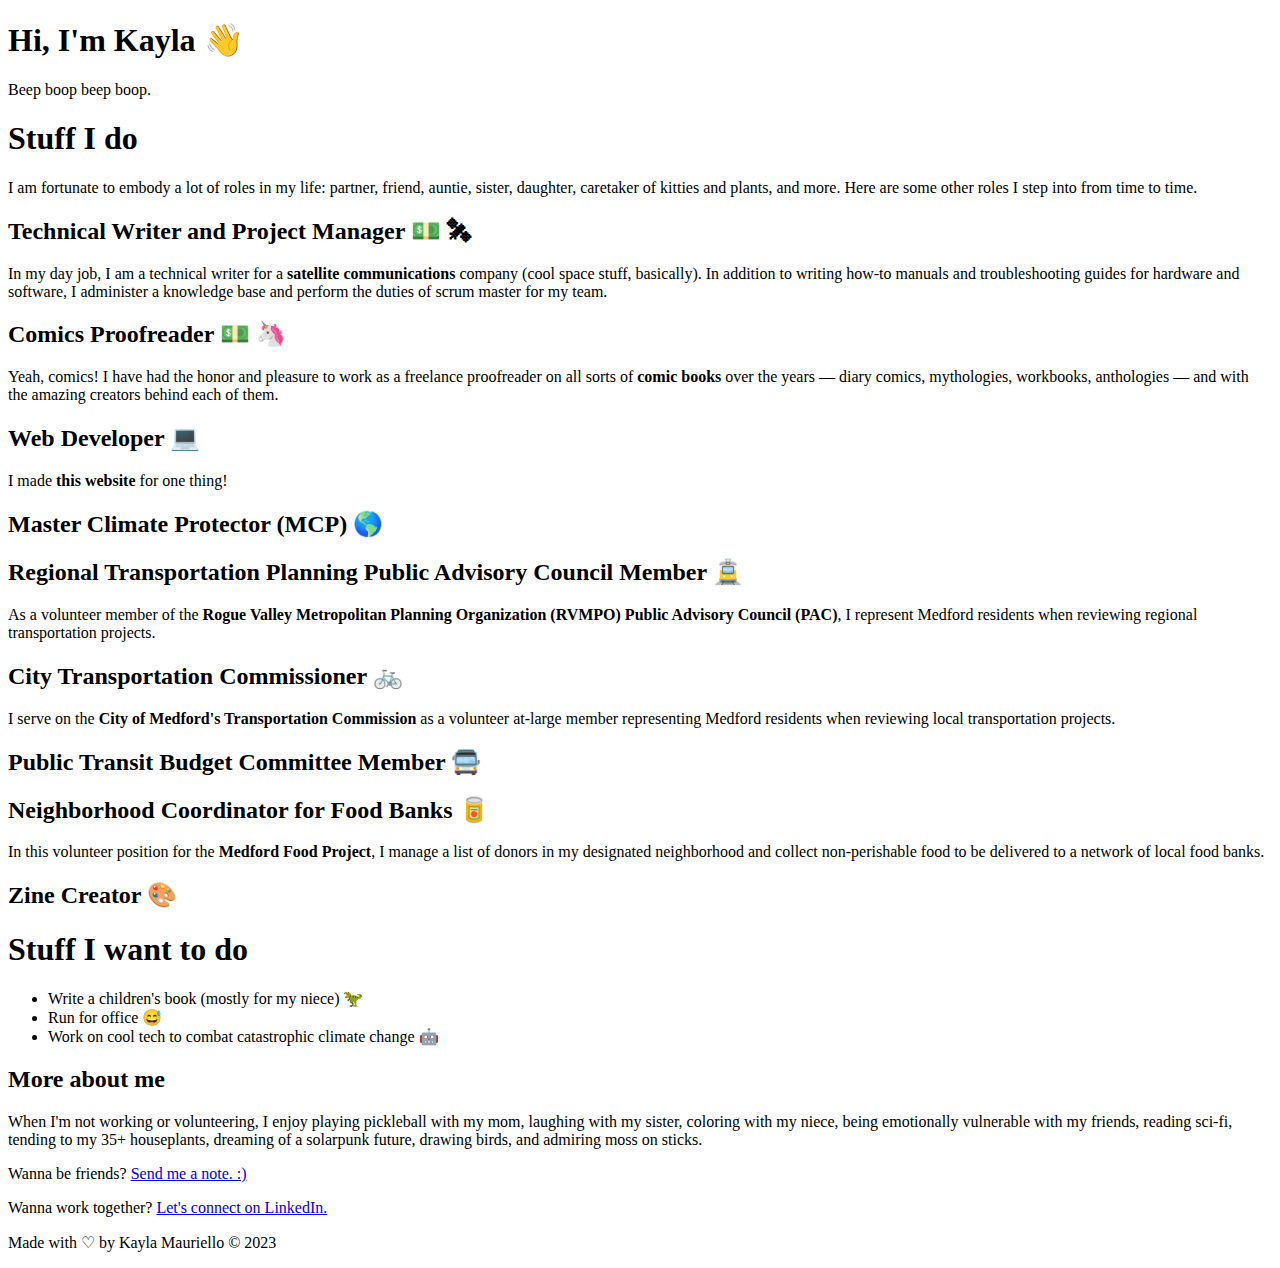
==== index.html @ 4b528bb1 "Added noindex meta tag." ====
<!DOCTYPE html>
<html>

<head>
  <meta name="robots" content="noindex">
  <meta charset="UTF-8" />
  <meta http-equiv="X-UA-Compatible" content="IE=edge" />
  <meta name="viewport" content="width=device-width, initial-scale=1.0" />
  <!--<link rel="stylesheet" type="text/css" href="style.css" />-->
  <title>Kayla Mauriello</title>

</head>

<body>

  <header class="hero">
      <h1>Hi, I'm Kayla &#128075;</h1>
      <p>Beep boop beep boop.</p>

  </header>

  <main>
    <h1>Stuff I do</h1>
    <p>I am fortunate to embody a lot of roles in my life: partner, friend, auntie, sister, daughter, caretaker of kitties and plants, and more. Here are some other roles I step into from time to time.</p>

    <h2>Technical Writer and Project Manager &#128181; &#128752;</h2>
    <p>In my day job, I am a technical writer for a <strong>satellite communications</strong> company (cool space stuff, basically). In addition to writing how-to manuals and troubleshooting guides for hardware and software, I administer a knowledge base and perform the duties of scrum master for my team.</p>

    <h2>Comics Proofreader &#128181; &#129412;</h2>
    <p>Yeah, comics! I have had the honor and pleasure to work as a freelance proofreader on all sorts of <strong>comic books</strong> over the
      years — diary comics, mythologies, workbooks, anthologies — and with the amazing creators behind each of them.</p>

    <h2>Web Developer &#128187;</h2>
        <p>I made <strong>this website</strong> for one thing!</p>

    <h2>Master Climate Protector (MCP) &#127758;  </h2>
    <p></p>

    <h2>Regional Transportation Planning Public Advisory Council Member &#128650;</h2>
    <p>As a volunteer member of the <strong>Rogue Valley Metropolitan Planning Organization (RVMPO) Public Advisory Council (PAC)</strong>, I represent Medford residents when reviewing regional transportation projects.</p>

    <h2>City Transportation Commissioner &#128690;</h2>
    <p>I serve on the <strong>City of Medford's Transportation Commission</strong> as a volunteer at-large member representing Medford residents when reviewing local transportation projects.</p>

    <h2>Public Transit Budget Committee Member &#128653;</h2>
    <p></p>

    <h2>Neighborhood Coordinator for Food Banks &#129387;</h2>
    <p>In this volunteer position for the <strong>Medford Food Project</strong>, I manage a list of donors in my designated neighborhood and collect non-perishable food to be delivered to a network of local food banks.</p>

    <h2>Zine Creator &#127912;</h2>
    <p></p>

    <h1>Stuff I want to do</h1>

    <p></p>
      <ul>
        <li>Write a children's book (mostly for my niece) &#129430;</li>
        <li>Run for office &#128517;</li>
        <li>Work on cool tech to combat catastrophic climate change &#129302;</li>
      </ul>

  </main>

  <main class="contact-footer">
    <div>
      <h2>More about me</h2>
      <p>When I'm not working or volunteering, I enjoy playing pickleball with my mom, laughing with my sister, coloring
        with my niece, being emotionally vulnerable with my friends, reading sci-fi, tending to my 35+ houseplants,
        dreaming of a solarpunk future, drawing birds, and admiring moss on sticks.</p>
      <p>Wanna be friends? <a href="mailto:kmauriel@gmail.com">Send me a note. :)</a></p>
      <p>Wanna work together? <a href="https://www.linkedin.com/in/kaylamauriello/">Let's connect on LinkedIn.</a></p>
      </p>
    </div>
    
  </main>

  <footer class="site_footer">
    <p>Made with &#9825; by Kayla Mauriello &copy; 2023</p>
  </footer>

</body>

</html>
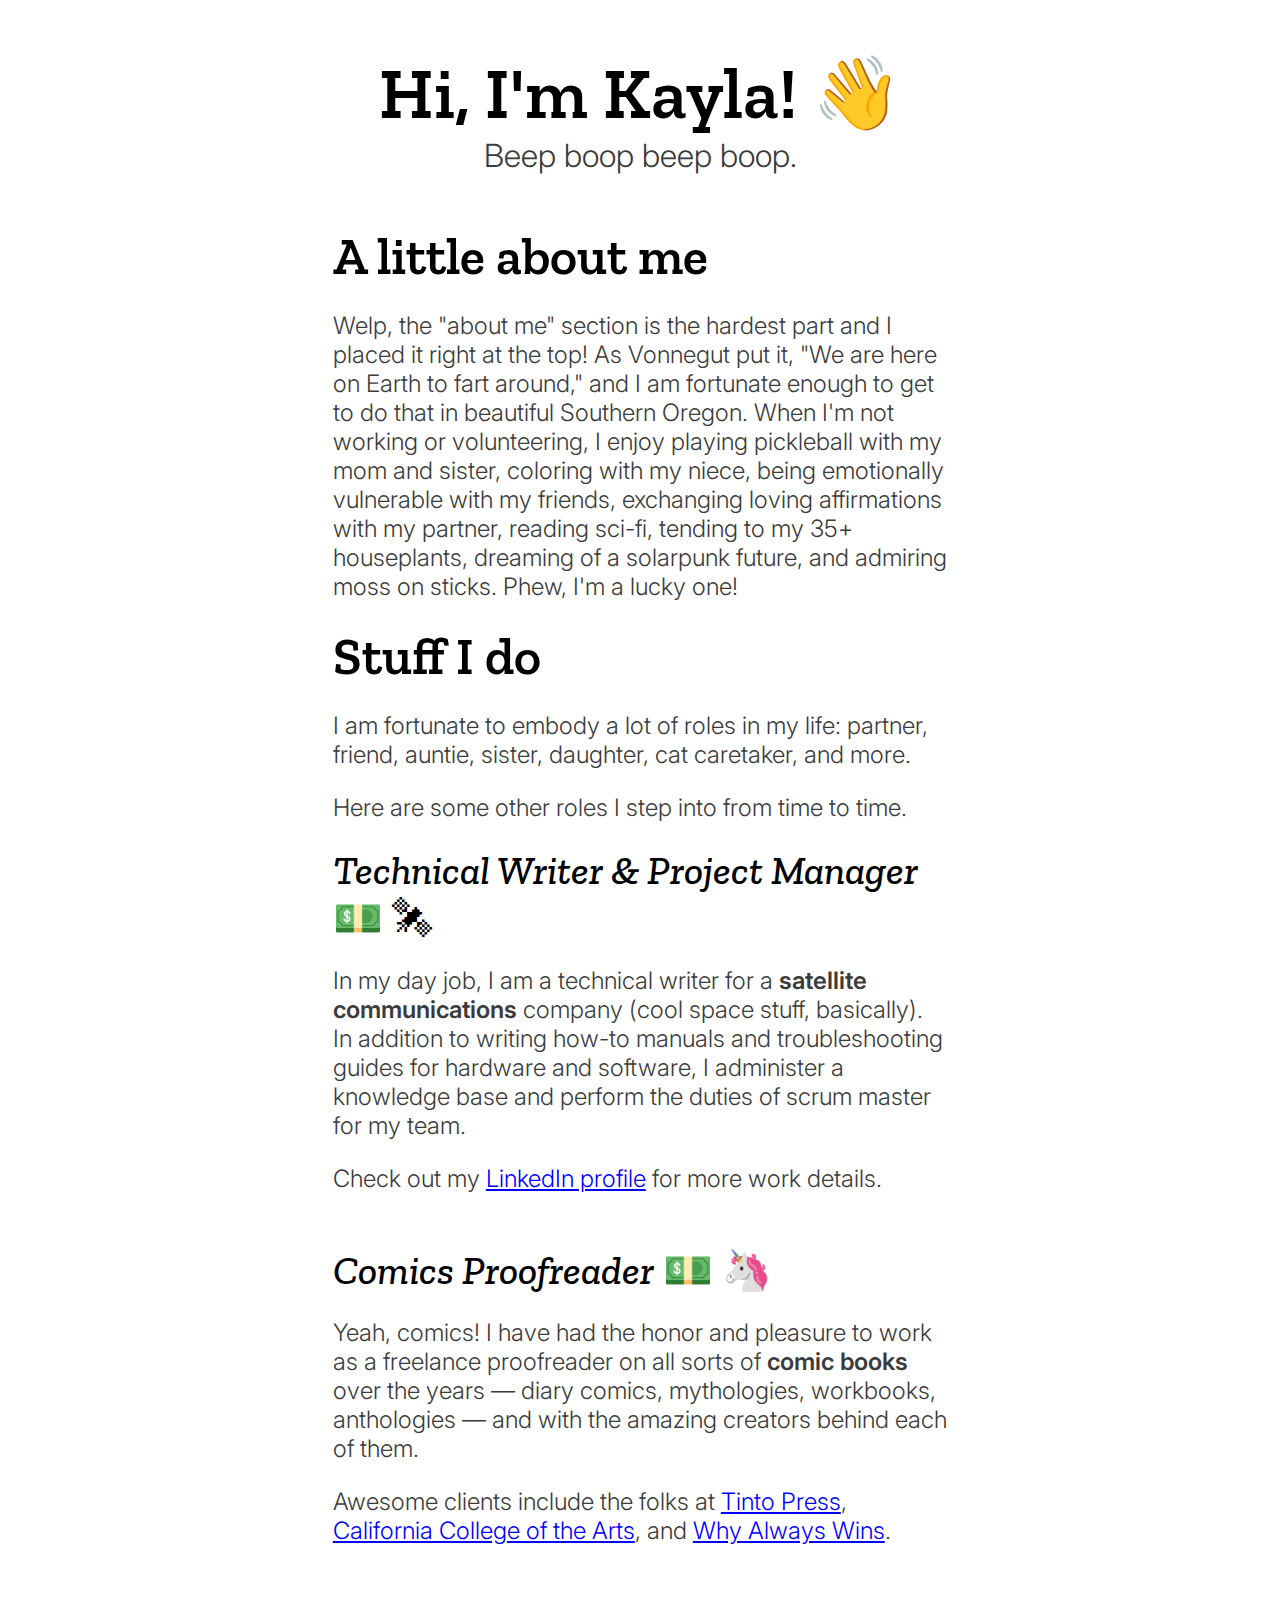
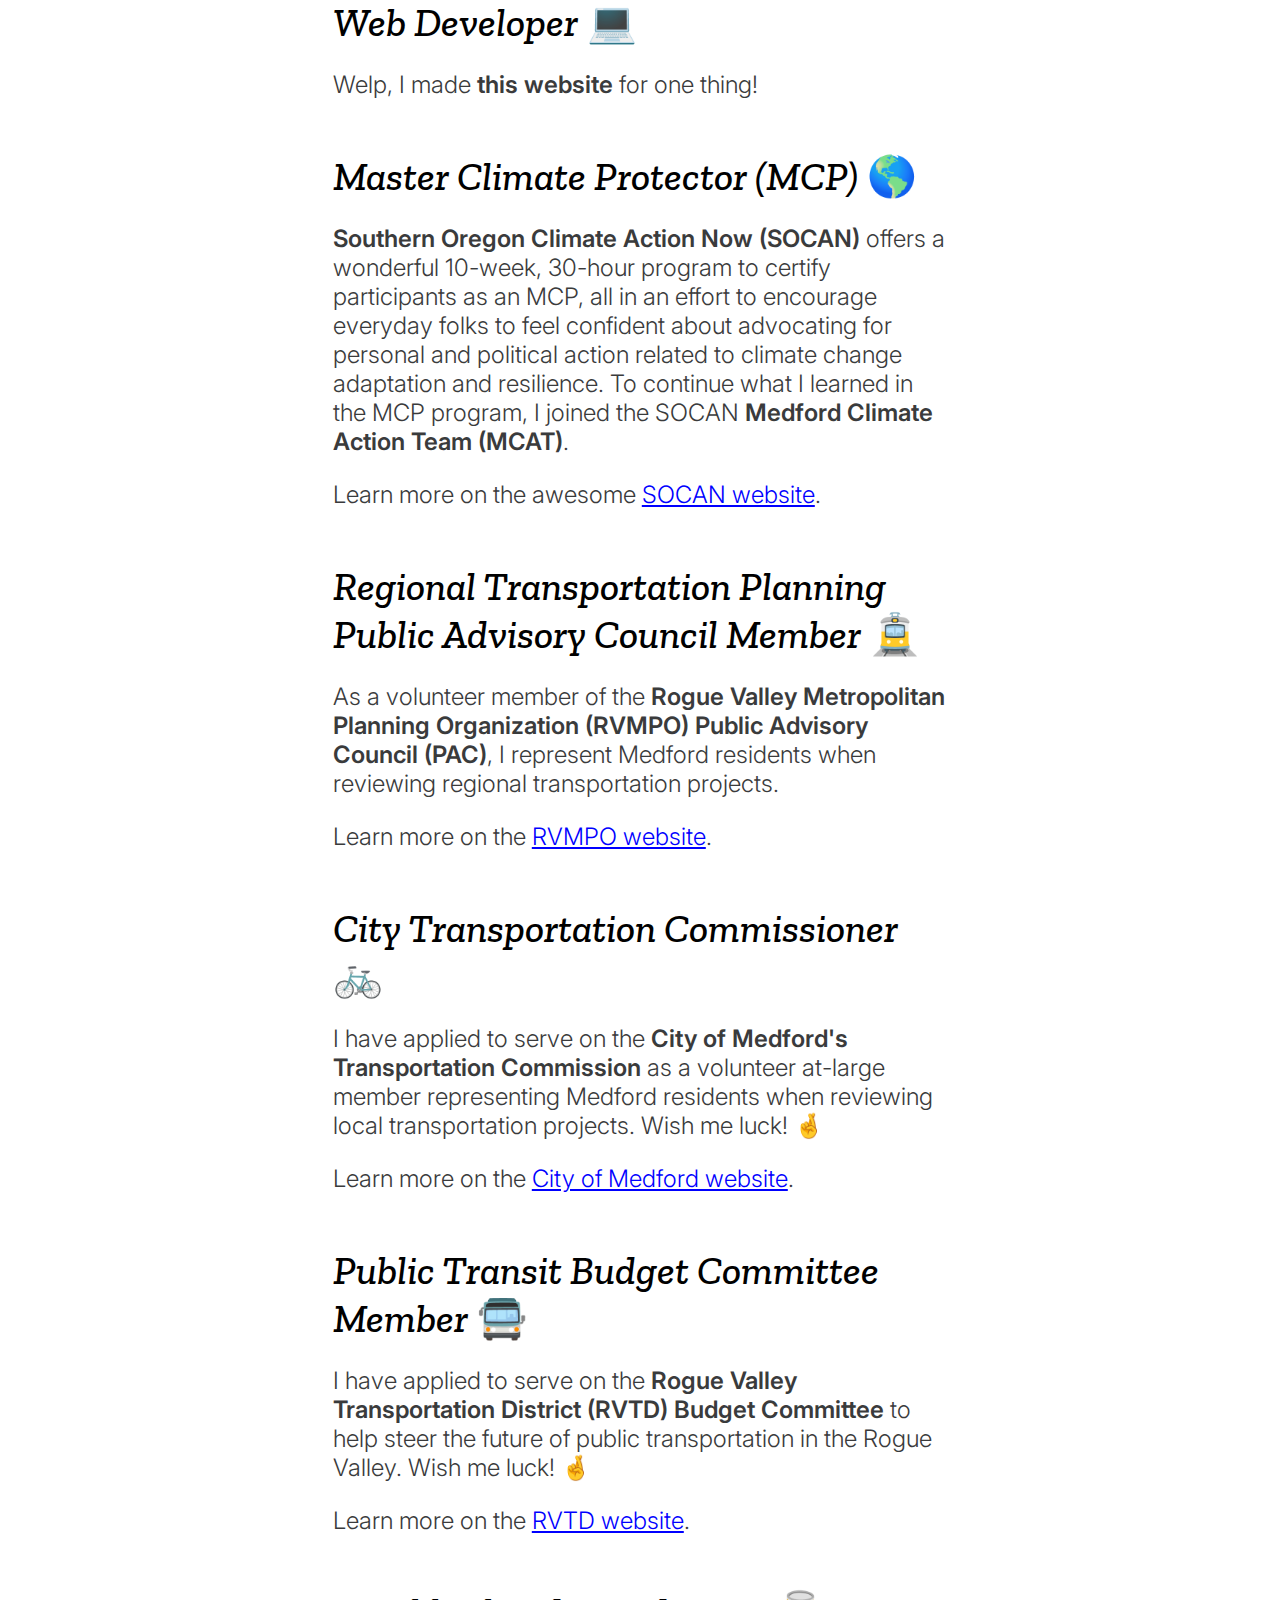
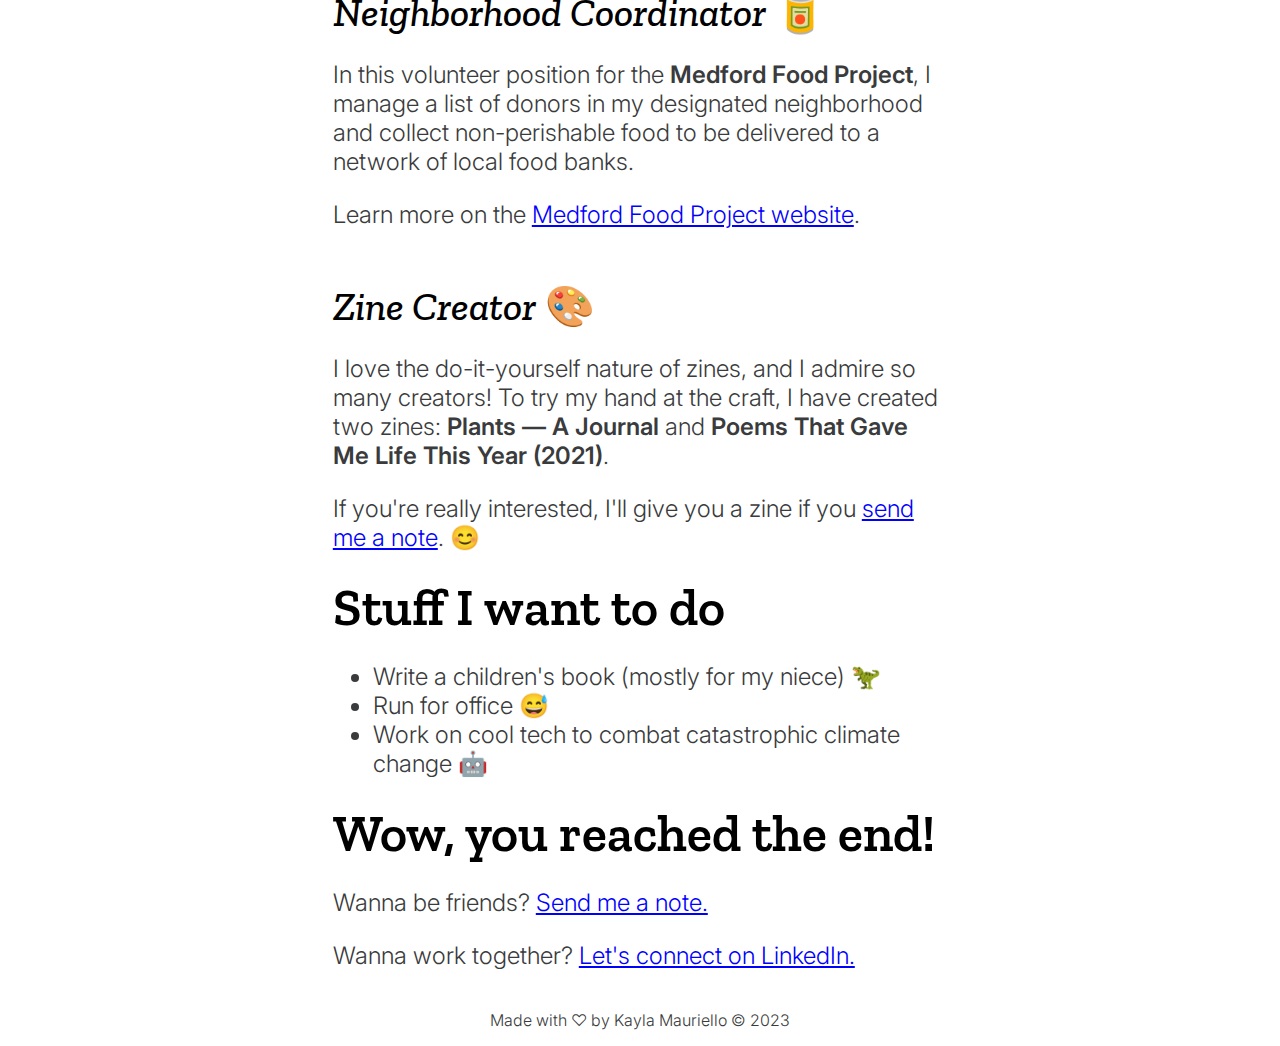
==== commit 2d91c568: "New index and style files to reconcile master/main" ====
--- a/index.html
+++ b/index.html
@@ -6,7 +6,7 @@
   <meta charset="UTF-8" />
   <meta http-equiv="X-UA-Compatible" content="IE=edge" />
   <meta name="viewport" content="width=device-width, initial-scale=1.0" />
-  <!--<link rel="stylesheet" type="text/css" href="style.css" />-->
+  <link rel="stylesheet" type="text/css" href="style.css" />
   <title>Kayla Mauriello</title>
 
 </head>
@@ -14,71 +14,93 @@
 <body>
 
   <header class="hero">
-      <h1>Hi, I'm Kayla &#128075;</h1>
-      <p>Beep boop beep boop.</p>
-
+    <div></div>  
+    <div>
+    <h1>Hi, I'm Kayla! &#128075;</h1>
+    <p>Beep boop beep boop.</p>
+    </div>
+    <div></div> 
   </header>
 
-  <main>
-    <h1>Stuff I do</h1>
-    <p>I am fortunate to embody a lot of roles in my life: partner, friend, auntie, sister, daughter, caretaker of kitties and plants, and more. Here are some other roles I step into from time to time.</p>
+  <main class="grid-layout_page">
+    <div></div>
+    <div>
+    <h2>A little about me</h2>
+    <p>Welp, the "about me" section is the hardest part and I placed it right at the top! As Vonnegut put it, "We are here on Earth to fart around," and I am fortunate enough to get to do that in beautiful Southern Oregon. When I'm not working or volunteering, I enjoy playing pickleball with my mom and sister, coloring with my niece, being emotionally vulnerable with my friends, exchanging loving affirmations with my partner, reading sci-fi, tending to my 35+ houseplants, dreaming of a solarpunk future, and admiring moss on sticks. Phew, I'm a lucky one!</p>
+    
+    <h2>Stuff I do</h2>
+    <p>I am fortunate to embody a lot of roles in my life: partner, friend, auntie, sister, daughter, cat caretaker, and more.</p>
+    <p>Here are some other roles I step into from time to time.</p>
 
-    <h2>Technical Writer and Project Manager &#128181; &#128752;</h2>
+    <h3><em>Technical Writer & Project Manager</em> &#128181; &#128752;</h3>
     <p>In my day job, I am a technical writer for a <strong>satellite communications</strong> company (cool space stuff, basically). In addition to writing how-to manuals and troubleshooting guides for hardware and software, I administer a knowledge base and perform the duties of scrum master for my team.</p>
+    <p>Check out my <a href="https://www.linkedin.com/in/kaylamauriello/">LinkedIn profile</a> for more work details.</p>
+    <br>
 
-    <h2>Comics Proofreader &#128181; &#129412;</h2>
+    <h3><em>Comics Proofreader</em> &#128181; &#129412;</h3><span class="emoji"></span>
     <p>Yeah, comics! I have had the honor and pleasure to work as a freelance proofreader on all sorts of <strong>comic books</strong> over the
       years — diary comics, mythologies, workbooks, anthologies — and with the amazing creators behind each of them.</p>
+    <p>Awesome clients include the folks at <a href="https://www.tintopress.com">Tinto Press</a>, <a href="https://comics.cca.edu/">California College of the Arts</a>, and <a href="https://www.whyalwayswins.com/">Why Always Wins</a>.</p>
+    <br>
 
-    <h2>Web Developer &#128187;</h2>
-        <p>I made <strong>this website</strong> for one thing!</p>
+    <h3><em>Web Developer</em> &#128187;</h3>
+        <p>Welp, I made <strong>this website</strong> for one thing!</p>
+    <br>
 
-    <h2>Master Climate Protector (MCP) &#127758;  </h2>
-    <p></p>
+    <h3><em>Master Climate Protector (MCP)</em> &#127758;</h3>
+    <p><strong>Southern Oregon Climate Action Now (SOCAN)</strong> offers a wonderful 10-week, 30-hour program to certify participants as an MCP, all in an effort to encourage everyday folks to feel confident about advocating for personal and political action related to climate change adaptation and resilience. To continue what I learned in the MCP program, I joined the SOCAN <strong>Medford Climate Action Team (MCAT)</strong>.</p>
+    <p>Learn more on the awesome <a href="https://socan.eco/">SOCAN website</a>.</p>
+    <br>
 
-    <h2>Regional Transportation Planning Public Advisory Council Member &#128650;</h2>
+    <h3><em>Regional Transportation Planning Public Advisory Council Member</em> &#128650;</h3>
     <p>As a volunteer member of the <strong>Rogue Valley Metropolitan Planning Organization (RVMPO) Public Advisory Council (PAC)</strong>, I represent Medford residents when reviewing regional transportation projects.</p>
+    <p>Learn more on the <a href="https://rvmpo.org/">RVMPO website</a>.</p>
+    <br>
 
-    <h2>City Transportation Commissioner &#128690;</h2>
-    <p>I serve on the <strong>City of Medford's Transportation Commission</strong> as a volunteer at-large member representing Medford residents when reviewing local transportation projects.</p>
+    <h3><em>City Transportation Commissioner</em> &#128690;</h3> 
+    <p>I have applied to serve on the <strong>City of Medford's Transportation Commission</strong> as a volunteer at-large member representing Medford residents when reviewing local transportation projects. Wish me luck! &#129310;</p>
+    <p>Learn more on the <a href="https://www.medfordoregon.gov/Government/Boards-and-Commissions/Transportation-Commission">City of Medford website</a>.</p>
+    <br>
 
-    <h2>Public Transit Budget Committee Member &#128653;</h2>
-    <p></p>
+    <h3><em>Public Transit Budget Committee Member</em> &#128653;</h3>
+    <p>I have applied to serve on the <strong>Rogue Valley Transportation District (RVTD) Budget Committee</strong> to help steer the future of public transportation in the Rogue Valley. Wish me luck! &#129310;</p>
+    <p>Learn more on the <a href="https://rvtd.org/">RVTD website</a>.</p>
+    <br>
 
-    <h2>Neighborhood Coordinator for Food Banks &#129387;</h2>
+    <h3><em>Neighborhood Coordinator</em> &#129387;</h3>
     <p>In this volunteer position for the <strong>Medford Food Project</strong>, I manage a list of donors in my designated neighborhood and collect non-perishable food to be delivered to a network of local food banks.</p>
+    <p>Learn more on the <a href="https://medfordfoodproject.com/">Medford Food Project website</a>.</p>
+    <br>
 
-    <h2>Zine Creator &#127912;</h2>
-    <p></p>
+    <h3><em>Zine Creator</em> &#127912;</h3>
+    <p>I love the do-it-yourself nature of zines, and I admire so many creators! To try my hand at the craft, I have created two zines: <strong>Plants &#8212; A Journal</strong> and <strong>Poems That Gave Me Life This Year (2021)</strong>.</p>
+    <p>If you're really interested, I'll give you a zine if you <a href="mailto:kmauriel@gmail.com">send me a note</a>. &#128522;</p>
 
-    <h1>Stuff I want to do</h1>
-
-    <p></p>
+    <h2>Stuff I want to do</h2>
+    <p>
       <ul>
         <li>Write a children's book (mostly for my niece) &#129430;</li>
         <li>Run for office &#128517;</li>
         <li>Work on cool tech to combat catastrophic climate change &#129302;</li>
       </ul>
+    </p>
 
-  </main>
-
-  <main class="contact-footer">
-    <div>
-      <h2>More about me</h2>
-      <p>When I'm not working or volunteering, I enjoy playing pickleball with my mom, laughing with my sister, coloring
-        with my niece, being emotionally vulnerable with my friends, reading sci-fi, tending to my 35+ houseplants,
-        dreaming of a solarpunk future, drawing birds, and admiring moss on sticks.</p>
-      <p>Wanna be friends? <a href="mailto:kmauriel@gmail.com">Send me a note. :)</a></p>
+    <h2>Wow, you reached the end!</h2>
+      <p>Wanna be friends? <a href="mailto:kmauriel@gmail.com">Send me a note.</a></p>
       <p>Wanna work together? <a href="https://www.linkedin.com/in/kaylamauriello/">Let's connect on LinkedIn.</a></p>
       </p>
     </div>
-    
+    <div></div>
   </main>
 
-  <footer class="site_footer">
+  <footer class="site-footer">
+    <div></div>
+    <div>
     <p>Made with &#9825; by Kayla Mauriello &copy; 2023</p>
+    </div>
+    <div></div>
   </footer>
 
 </body>
 
-</html>
+</html>--- a/style.css
+++ b/style.css
@@ -0,0 +1,114 @@
+@import url('https://fonts.googleapis.com/css2?family=Inter:wght@300;600&family=Zilla+Slab:ital,wght@0,600;1,500&display=swap');
+
+body {
+    font-family: 'Inter', sans-serif;
+    font-size: 1.5rem;
+    font-weight: 300;
+    color: #3A3B3C;
+    margin: 0px;
+    padding: 0px;
+}
+
+h1 {
+    font-family: 'Zilla Slab', serif;
+    font-weight: 600;
+    font-size: 4.5rem;
+    color: black;
+    margin: 0;
+    padding: 0;
+}
+
+h2 {
+    font-family: 'Zilla Slab', serif;
+    font-weight: 600;
+    font-size: 3.25rem;
+    color: black;
+    margin: 0;
+    padding: 0;
+}
+
+h3 {
+    font-family: 'Zilla Slab', serif;
+    font-weight: 500;
+    font-style: regular;
+    font-size: 2.5rem;
+    color: black;
+    margin: 0;
+    padding: 0;
+}
+
+a {
+    color: blue;
+}
+
+a:link {
+    color: blue;
+ }
+
+strong {
+    font-family: 'Inter', sans-serif;
+    font-weight: 600;
+}
+
+main {
+    min-height: calc(100vh - 300px);
+    margin: 0 auto;
+    padding: 0 auto;
+}
+
+.hero {
+    display: grid;
+    grid-template-columns: 2fr 8fr 2fr;
+    grid-column-gap: 2vw;
+    grid-template-rows: 1fr;
+    /*grid-template-areas: "blank content blank"*/
+    text-align: center;
+    padding: 50px 40px 0px 40px;
+    margin: 0;
+}
+
+.hero p {
+    font-size: 2rem;
+    padding: 0px 0px 0px 0px;
+    margin: 0;
+}
+
+.grid-layout_page {
+    display: grid;
+    grid-template-columns: 3fr 6fr 3fr;
+    grid-column-gap: 2vw;
+    grid-template-rows: 1fr;
+    /*grid-template-areas: "blank content blank"*/
+    padding: 50px 0px 0px 0px;
+    margin: 0;
+}
+
+@media only screen and (max-width: 768px) {
+    .grid-layout_page {
+        display: grid;
+        grid-template-columns: 1fr 10fr 1fr;
+        grid-column-gap: 2vw;
+        grid-template-rows: 1fr;
+        /*grid-template-areas: "content blank blank"*/
+    }
+}
+
+.contact-footer {
+    display: grid;
+    grid-template-columns: 3fr 6fr 3fr;
+    grid-column-gap: 2vw;
+    grid-template-rows: 1fr;
+    /*grid-template-areas: "blank content blank"*/
+    padding: 0px 0px 0px 0px;
+    margin: 0;
+}
+
+.site-footer {
+    display: grid;
+    grid-template-columns: 12fr;
+    grid-column-gap: 1vw;
+    grid-template-rows: 1fr;
+    text-align: center;
+    font-size: 1rem;
+    padding: 0px 0px 0px 0px;
+}
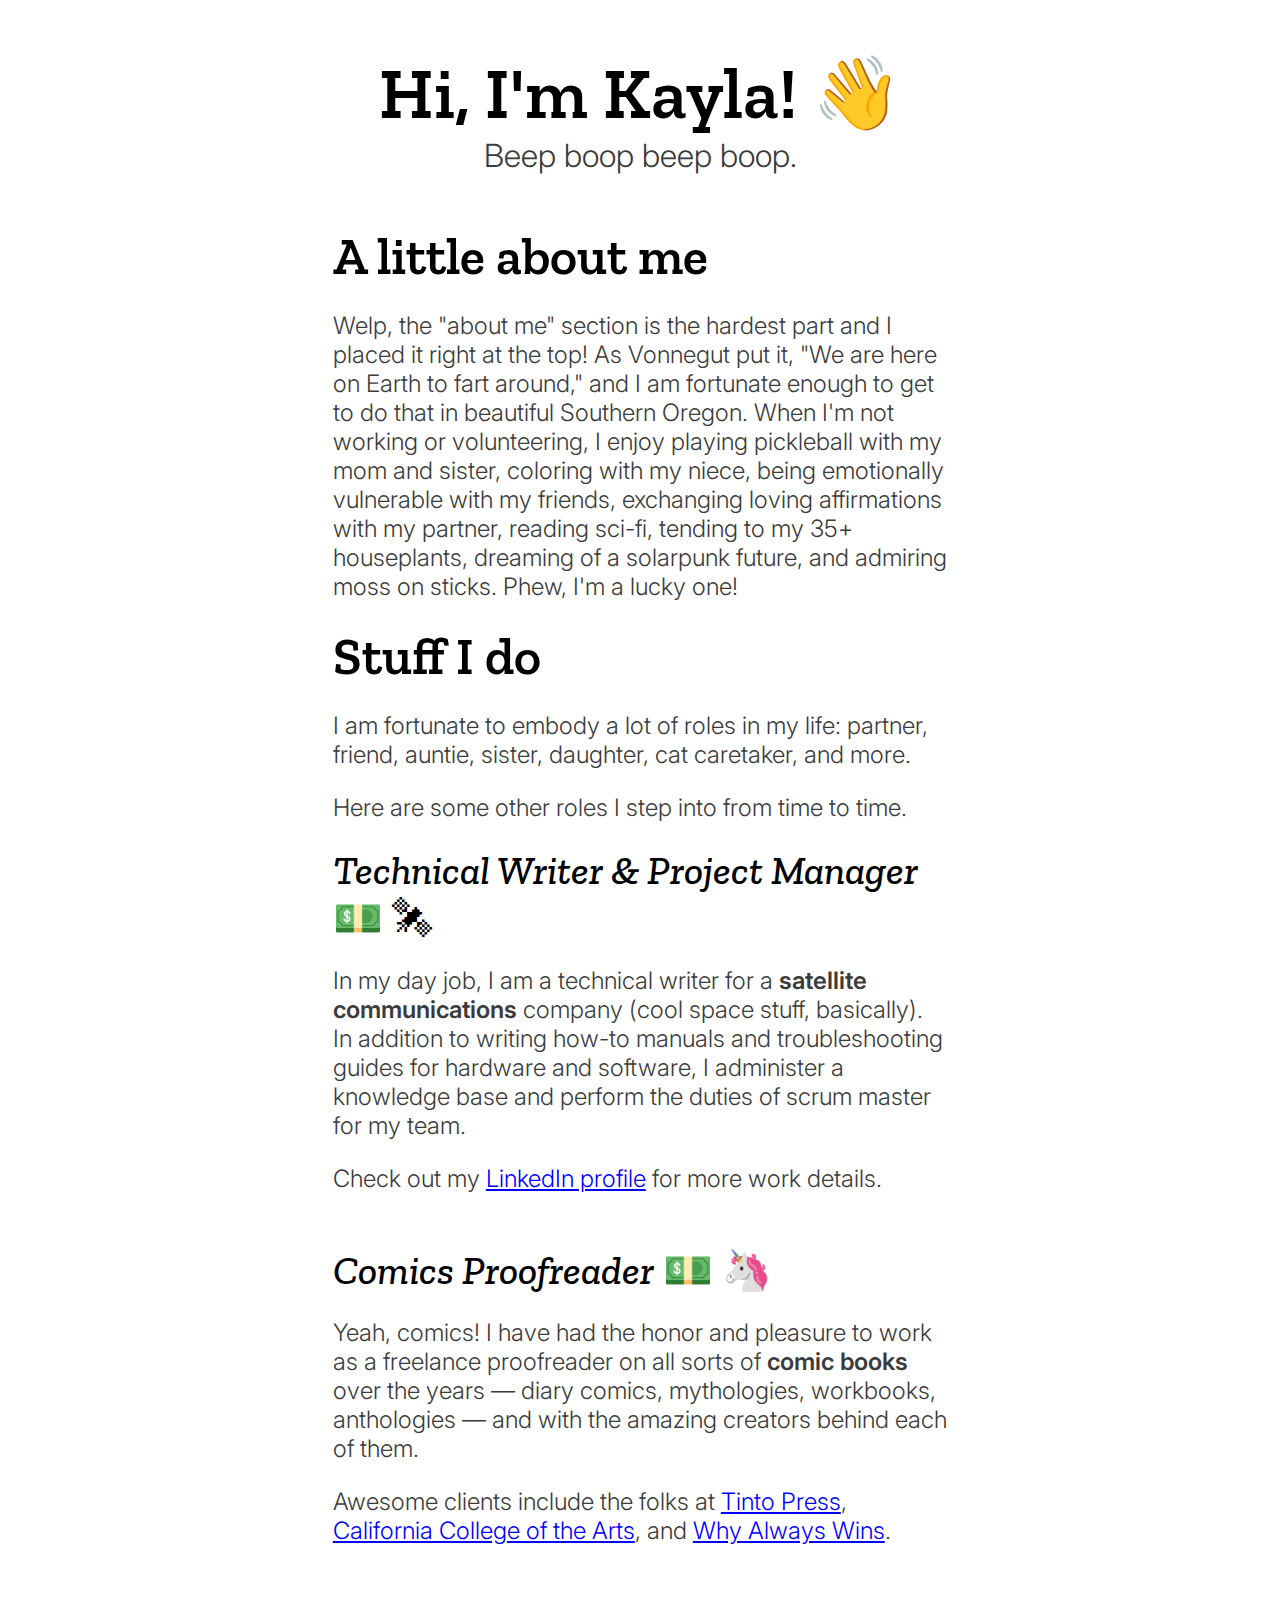
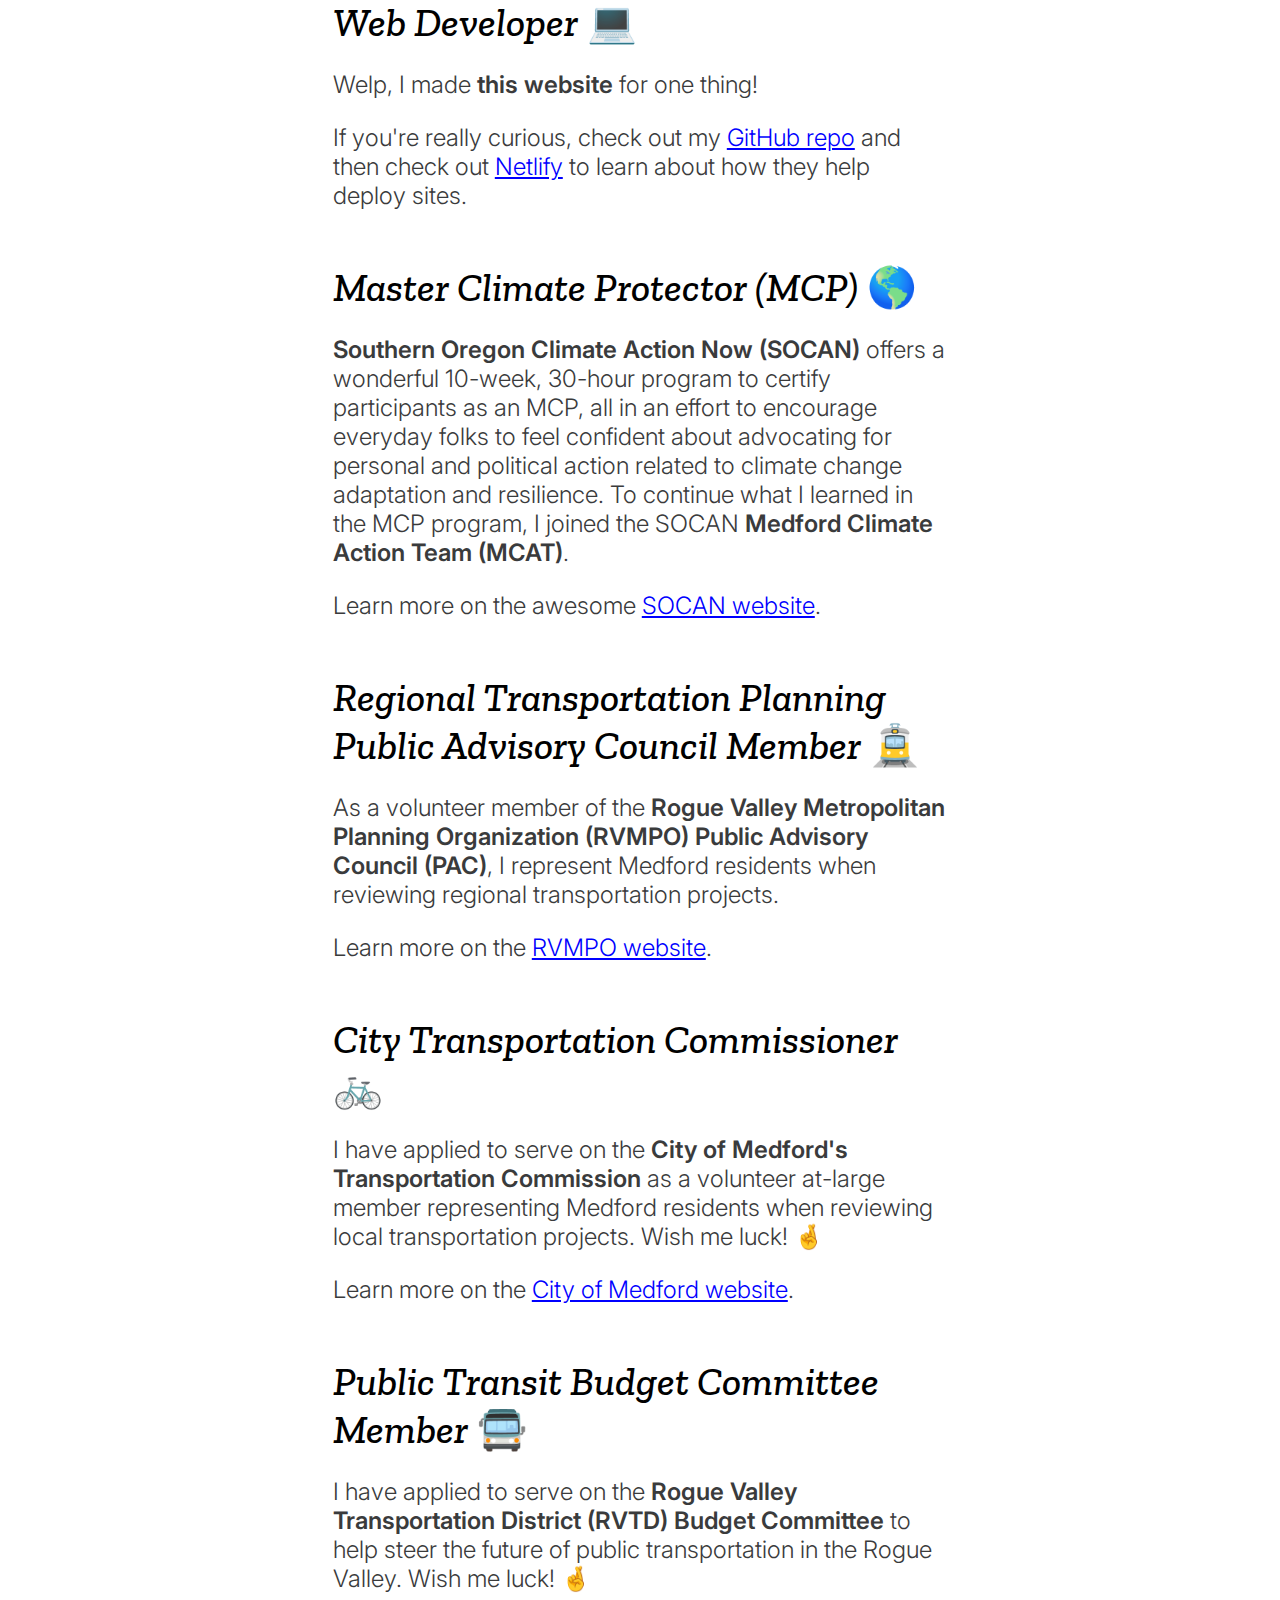
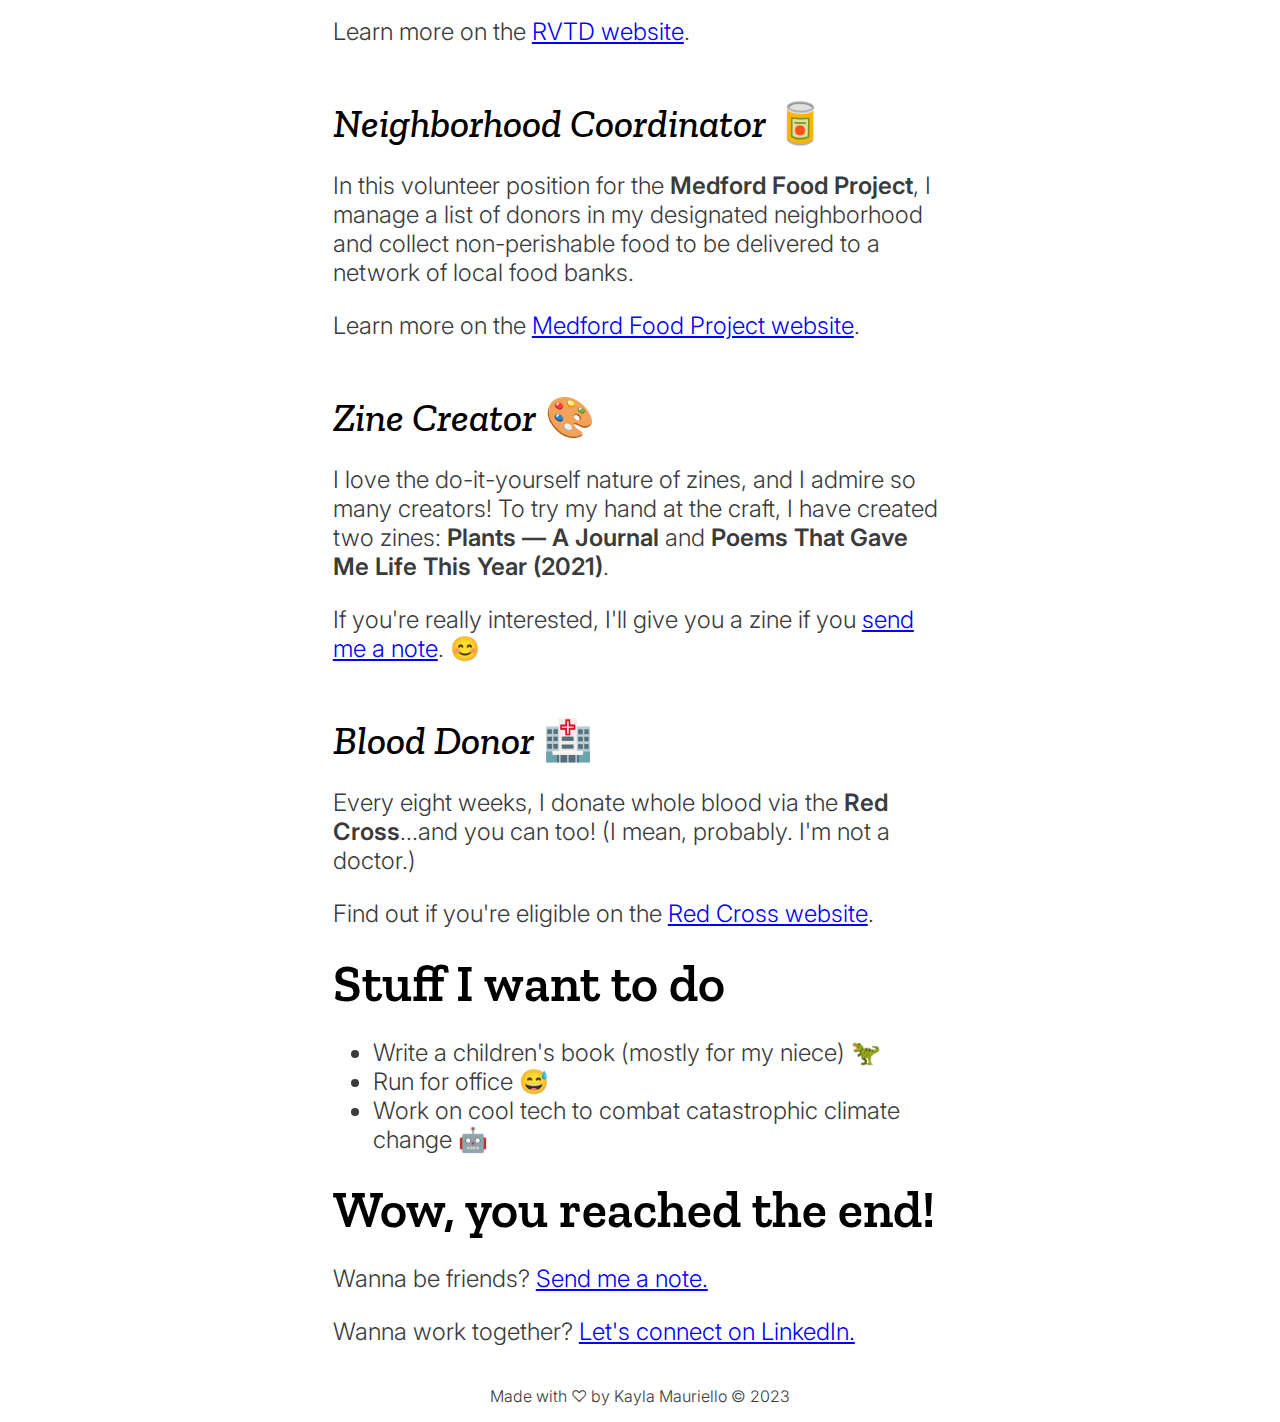
==== commit 2799d891: "Added blood donor section, link to github repo" ====
--- a/index.html
+++ b/index.html
@@ -7,9 +7,10 @@
   <meta http-equiv="X-UA-Compatible" content="IE=edge" />
   <meta name="viewport" content="width=device-width, initial-scale=1.0" />
   <link rel="stylesheet" type="text/css" href="style.css" />
-  <title>Kayla Mauriello</title>
+  <title>&#127775; Kayla Mauriello</title>
+</head>
 
-</head>
+<!--Woah, thanks for looking at my code! You're cool.-->
 
 <body>
 
@@ -44,7 +45,8 @@
     <br>
 
     <h3><em>Web Developer</em> &#128187;</h3>
-        <p>Welp, I made <strong>this website</strong> for one thing!</p>
+    <p>Welp, I made <strong>this website</strong> for one thing!</p>
+    <p>If you're really curious, check out my <a href="https://github.com/kmauriello/kaylafun-netlify">GitHub repo</a> and then check out <a href="https://www.netlify.com/">Netlify</a> to learn about how they help deploy sites.</p>
     <br>
 
     <h3><em>Master Climate Protector (MCP)</em> &#127758;</h3>
@@ -75,7 +77,13 @@
     <h3><em>Zine Creator</em> &#127912;</h3>
     <p>I love the do-it-yourself nature of zines, and I admire so many creators! To try my hand at the craft, I have created two zines: <strong>Plants &#8212; A Journal</strong> and <strong>Poems That Gave Me Life This Year (2021)</strong>.</p>
     <p>If you're really interested, I'll give you a zine if you <a href="mailto:kmauriel@gmail.com">send me a note</a>. &#128522;</p>
+    <br>
 
+    <h3><em>Blood Donor</em> &#127973;</h3>
+    <p>Every eight weeks, I donate whole blood via the <strong>Red Cross</strong>...and you can too! (I mean, probably. I'm not a doctor.)</p>
+    <p>Find out if you're eligible on the <a href="https://www.redcross.org/give-blood.html">Red Cross website</a>.</p>
+
+    
     <h2>Stuff I want to do</h2>
     <p>
       <ul>
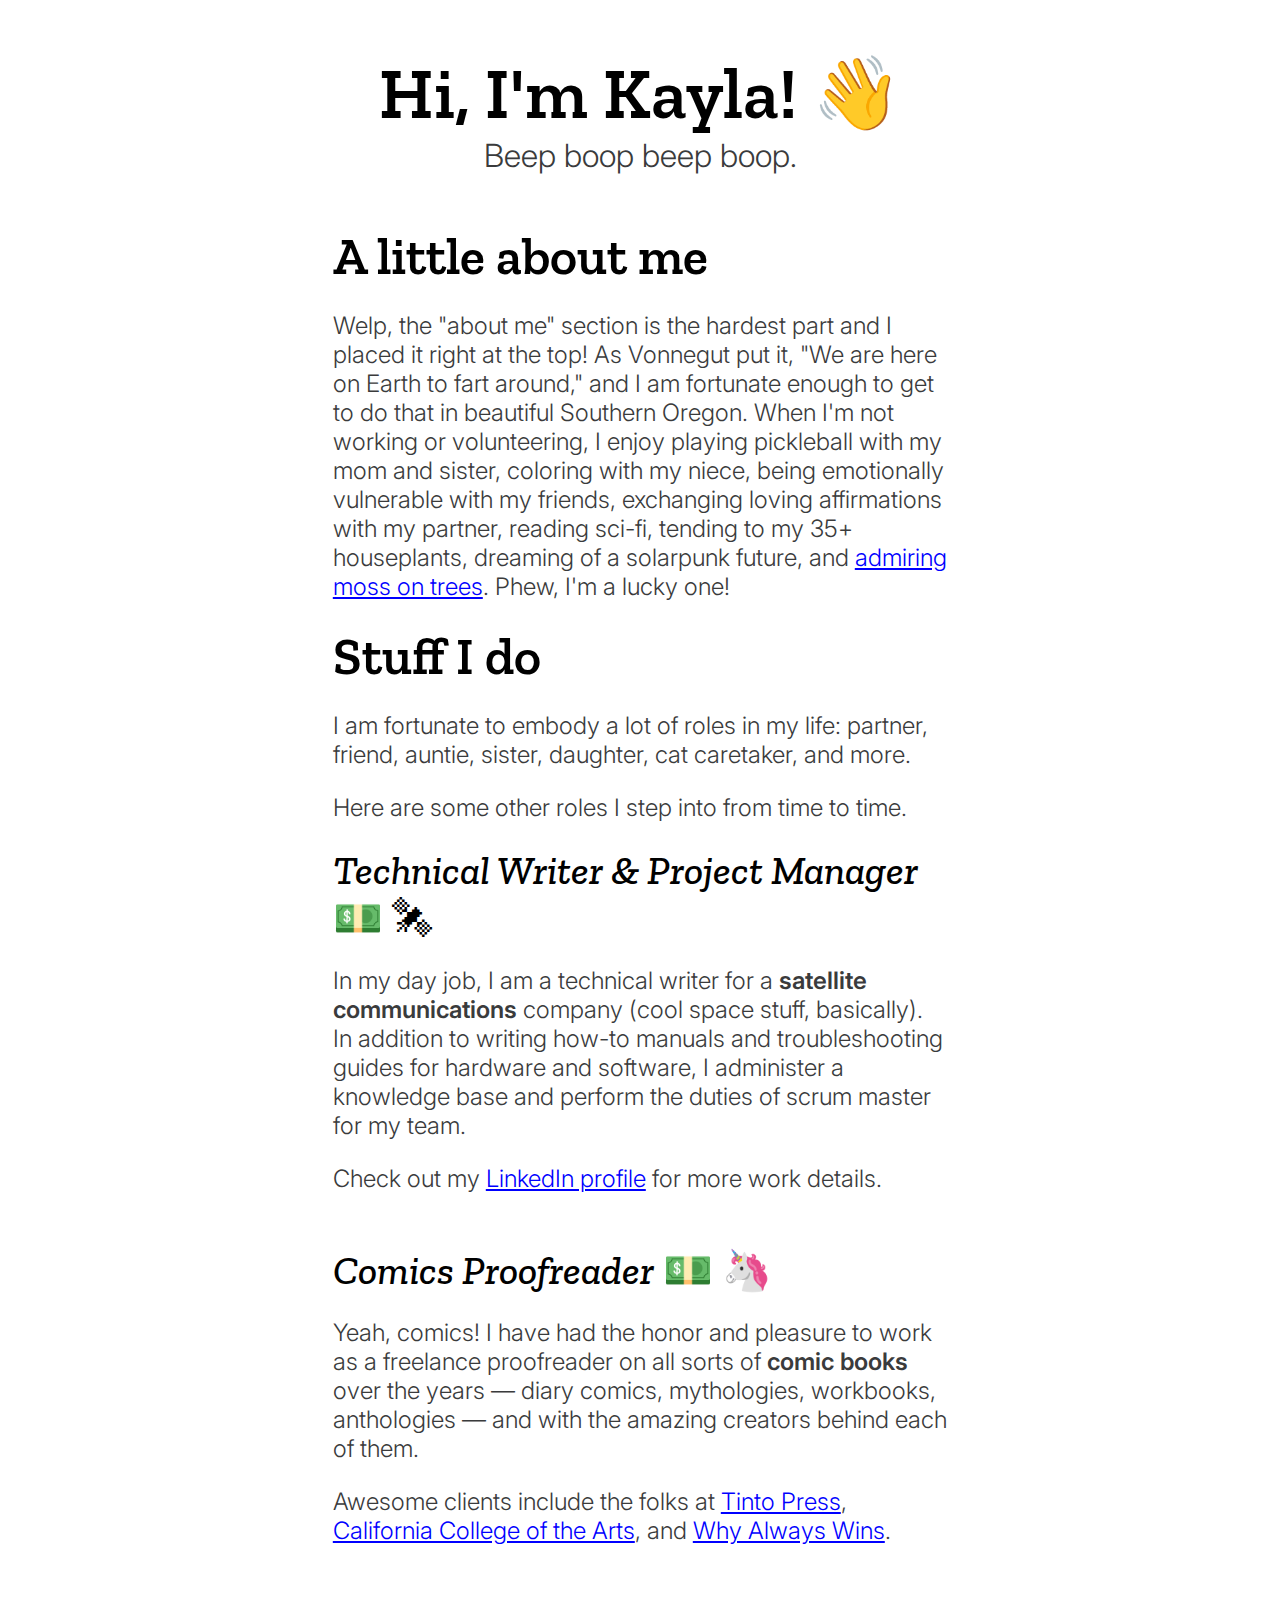
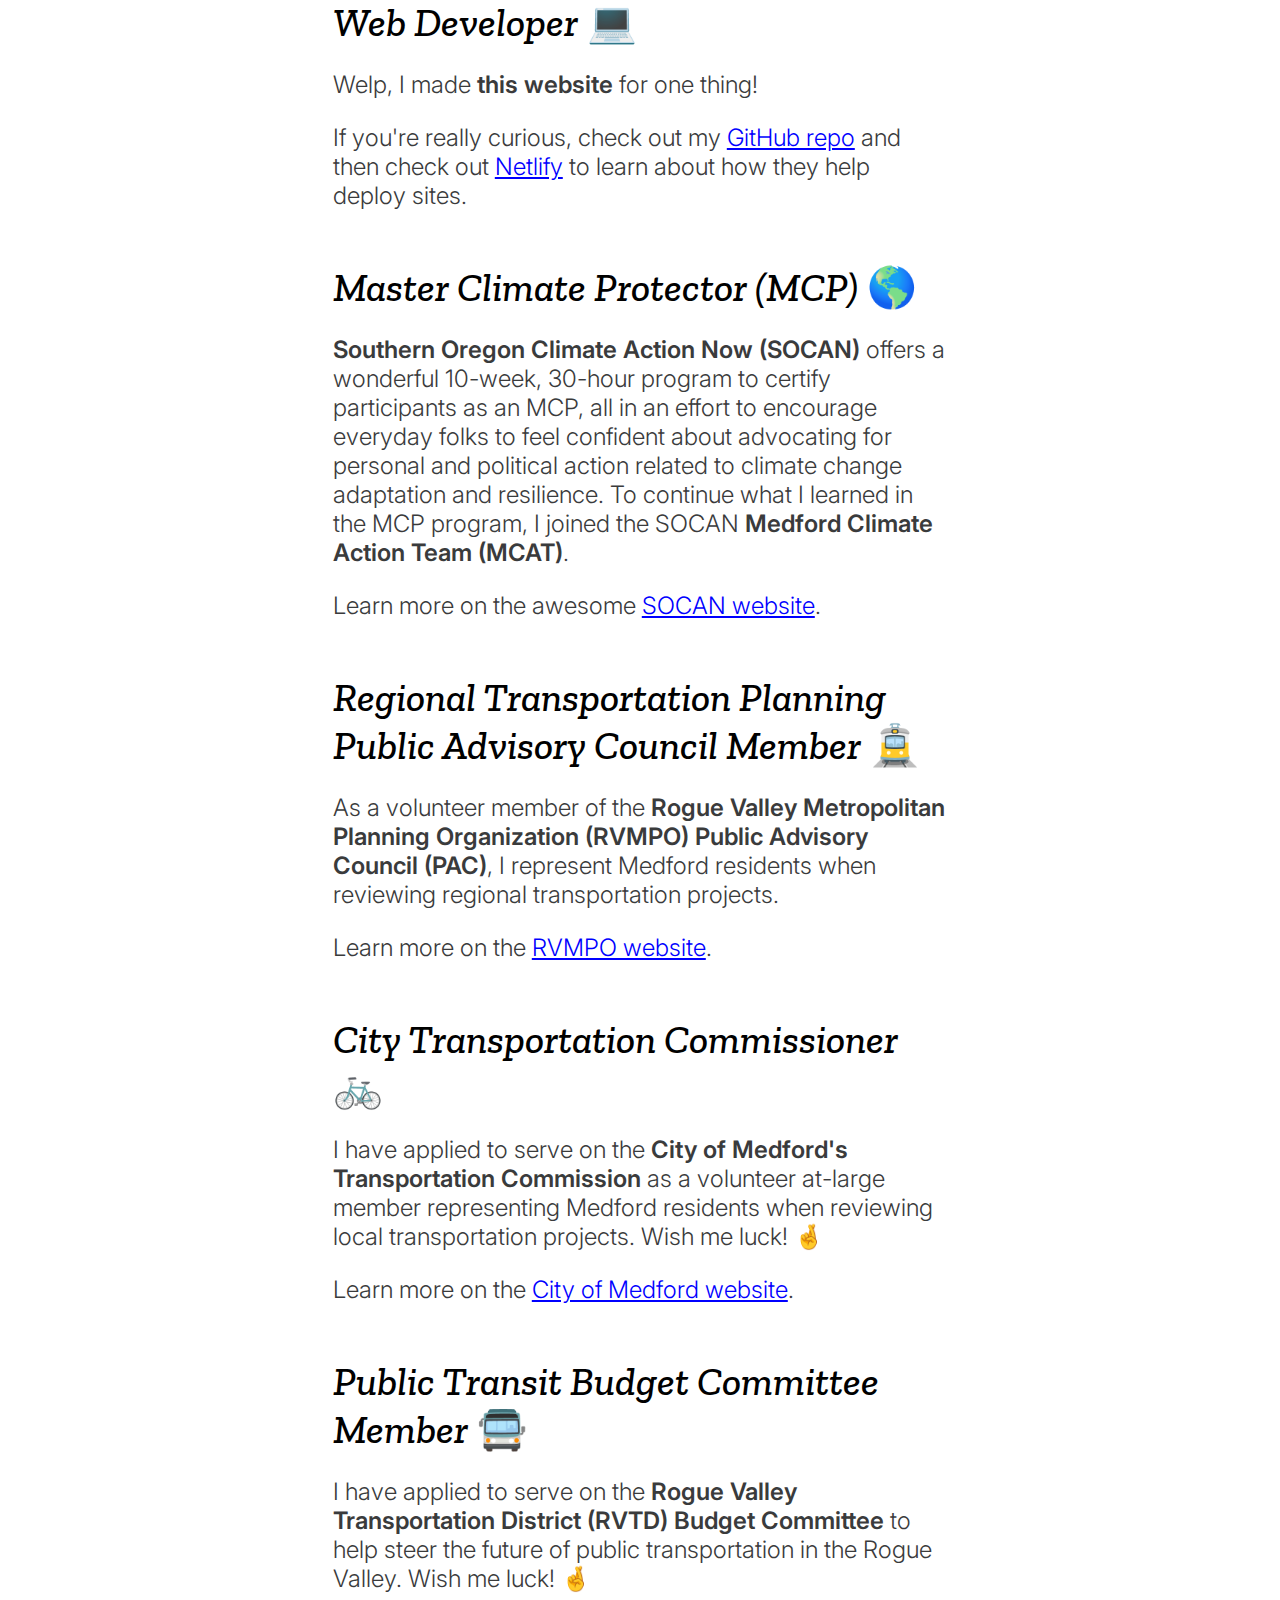
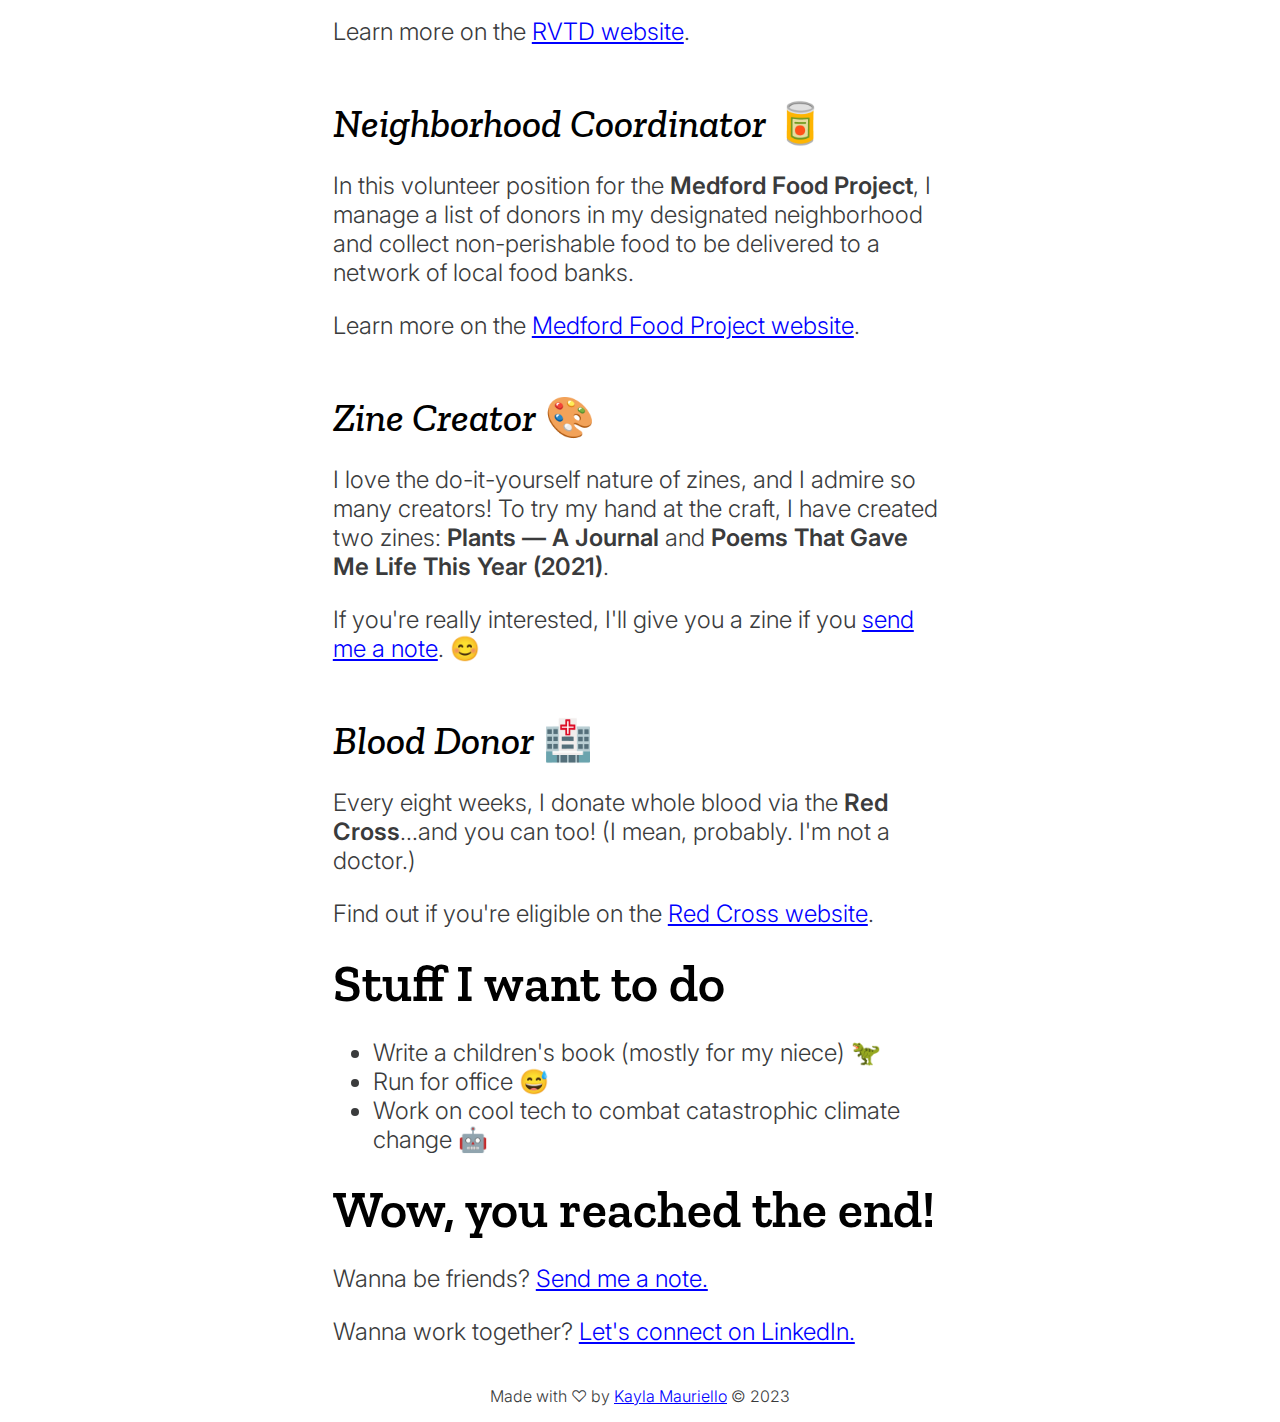
==== commit 10c3449b: "Added target="_blank" to urls, linked footer name" ====
--- a/index.html
+++ b/index.html
@@ -27,7 +27,7 @@
     <div></div>
     <div>
     <h2>A little about me</h2>
-    <p>Welp, the "about me" section is the hardest part and I placed it right at the top! As Vonnegut put it, "We are here on Earth to fart around," and I am fortunate enough to get to do that in beautiful Southern Oregon. When I'm not working or volunteering, I enjoy playing pickleball with my mom and sister, coloring with my niece, being emotionally vulnerable with my friends, exchanging loving affirmations with my partner, reading sci-fi, tending to my 35+ houseplants, dreaming of a solarpunk future, and admiring moss on sticks. Phew, I'm a lucky one!</p>
+    <p>Welp, the "about me" section is the hardest part and I placed it right at the top! As Vonnegut put it, "We are here on Earth to fart around," and I am fortunate enough to get to do that in beautiful Southern Oregon. When I'm not working or volunteering, I enjoy playing pickleball with my mom and sister, coloring with my niece, being emotionally vulnerable with my friends, exchanging loving affirmations with my partner, reading sci-fi, tending to my 35+ houseplants, dreaming of a solarpunk future, and <a href="https://rossthemoss.com" target="_blank">admiring moss on trees</a>. Phew, I'm a lucky one!</p>
     
     <h2>Stuff I do</h2>
     <p>I am fortunate to embody a lot of roles in my life: partner, friend, auntie, sister, daughter, cat caretaker, and more.</p>
@@ -35,43 +35,43 @@
 
     <h3><em>Technical Writer & Project Manager</em> &#128181; &#128752;</h3>
     <p>In my day job, I am a technical writer for a <strong>satellite communications</strong> company (cool space stuff, basically). In addition to writing how-to manuals and troubleshooting guides for hardware and software, I administer a knowledge base and perform the duties of scrum master for my team.</p>
-    <p>Check out my <a href="https://www.linkedin.com/in/kaylamauriello/">LinkedIn profile</a> for more work details.</p>
+    <p>Check out my <a href="https://www.linkedin.com/in/kaylamauriello/" target="_blank">LinkedIn profile</a> for more work details.</p>
     <br>
 
     <h3><em>Comics Proofreader</em> &#128181; &#129412;</h3><span class="emoji"></span>
     <p>Yeah, comics! I have had the honor and pleasure to work as a freelance proofreader on all sorts of <strong>comic books</strong> over the
       years — diary comics, mythologies, workbooks, anthologies — and with the amazing creators behind each of them.</p>
-    <p>Awesome clients include the folks at <a href="https://www.tintopress.com">Tinto Press</a>, <a href="https://comics.cca.edu/">California College of the Arts</a>, and <a href="https://www.whyalwayswins.com/">Why Always Wins</a>.</p>
+    <p>Awesome clients include the folks at <a href="https://www.tintopress.com" target="_blank">Tinto Press</a>, <a href="https://comics.cca.edu/" target="_blank">California College of the Arts</a>, and <a href="https://www.whyalwayswins.com/" target="_blank">Why Always Wins</a>.</p>
     <br>
 
     <h3><em>Web Developer</em> &#128187;</h3>
     <p>Welp, I made <strong>this website</strong> for one thing!</p>
-    <p>If you're really curious, check out my <a href="https://github.com/kmauriello/kaylafun-netlify">GitHub repo</a> and then check out <a href="https://www.netlify.com/">Netlify</a> to learn about how they help deploy sites.</p>
+    <p>If you're really curious, check out my <a href="https://github.com/kmauriello/kaylafun-netlify" target="_blank">GitHub repo</a> and then check out <a href="https://www.netlify.com/" target="_blank">Netlify</a> to learn about how they help deploy sites.</p>
     <br>
 
     <h3><em>Master Climate Protector (MCP)</em> &#127758;</h3>
     <p><strong>Southern Oregon Climate Action Now (SOCAN)</strong> offers a wonderful 10-week, 30-hour program to certify participants as an MCP, all in an effort to encourage everyday folks to feel confident about advocating for personal and political action related to climate change adaptation and resilience. To continue what I learned in the MCP program, I joined the SOCAN <strong>Medford Climate Action Team (MCAT)</strong>.</p>
-    <p>Learn more on the awesome <a href="https://socan.eco/">SOCAN website</a>.</p>
+    <p>Learn more on the awesome <a href="https://socan.eco/" target="_blank">SOCAN website</a>.</p>
     <br>
 
     <h3><em>Regional Transportation Planning Public Advisory Council Member</em> &#128650;</h3>
     <p>As a volunteer member of the <strong>Rogue Valley Metropolitan Planning Organization (RVMPO) Public Advisory Council (PAC)</strong>, I represent Medford residents when reviewing regional transportation projects.</p>
-    <p>Learn more on the <a href="https://rvmpo.org/">RVMPO website</a>.</p>
+    <p>Learn more on the <a href="https://rvmpo.org/" target="_blank">RVMPO website</a>.</p>
     <br>
 
     <h3><em>City Transportation Commissioner</em> &#128690;</h3> 
     <p>I have applied to serve on the <strong>City of Medford's Transportation Commission</strong> as a volunteer at-large member representing Medford residents when reviewing local transportation projects. Wish me luck! &#129310;</p>
-    <p>Learn more on the <a href="https://www.medfordoregon.gov/Government/Boards-and-Commissions/Transportation-Commission">City of Medford website</a>.</p>
+    <p>Learn more on the <a href="https://www.medfordoregon.gov/Government/Boards-and-Commissions/Transportation-Commission" target="_blank">City of Medford website</a>.</p>
     <br>
 
     <h3><em>Public Transit Budget Committee Member</em> &#128653;</h3>
     <p>I have applied to serve on the <strong>Rogue Valley Transportation District (RVTD) Budget Committee</strong> to help steer the future of public transportation in the Rogue Valley. Wish me luck! &#129310;</p>
-    <p>Learn more on the <a href="https://rvtd.org/">RVTD website</a>.</p>
+    <p>Learn more on the <a href="https://rvtd.org/" target="_blank">RVTD website</a>.</p>
     <br>
 
     <h3><em>Neighborhood Coordinator</em> &#129387;</h3>
     <p>In this volunteer position for the <strong>Medford Food Project</strong>, I manage a list of donors in my designated neighborhood and collect non-perishable food to be delivered to a network of local food banks.</p>
-    <p>Learn more on the <a href="https://medfordfoodproject.com/">Medford Food Project website</a>.</p>
+    <p>Learn more on the <a href="https://medfordfoodproject.com/" target="_blank">Medford Food Project website</a>.</p>
     <br>
 
     <h3><em>Zine Creator</em> &#127912;</h3>
@@ -81,7 +81,7 @@
 
     <h3><em>Blood Donor</em> &#127973;</h3>
     <p>Every eight weeks, I donate whole blood via the <strong>Red Cross</strong>...and you can too! (I mean, probably. I'm not a doctor.)</p>
-    <p>Find out if you're eligible on the <a href="https://www.redcross.org/give-blood.html">Red Cross website</a>.</p>
+    <p>Find out if you're eligible on the <a href="https://www.redcross.org/give-blood.html" target="_blank">Red Cross website</a>.</p>
 
     
     <h2>Stuff I want to do</h2>
@@ -95,7 +95,7 @@
 
     <h2>Wow, you reached the end!</h2>
       <p>Wanna be friends? <a href="mailto:kmauriel@gmail.com">Send me a note.</a></p>
-      <p>Wanna work together? <a href="https://www.linkedin.com/in/kaylamauriello/">Let's connect on LinkedIn.</a></p>
+      <p>Wanna work together? <a href="https://www.linkedin.com/in/kaylamauriello/" target="_blank">Let's connect on LinkedIn.</a></p>
       </p>
     </div>
     <div></div>
@@ -104,7 +104,7 @@
   <footer class="site-footer">
     <div></div>
     <div>
-    <p>Made with &#9825; by Kayla Mauriello &copy; 2023</p>
+    <p>Made with &#9825; by <a href="https://github.com/kmauriello" target="_blank">Kayla Mauriello</a> &copy; 2023</p>
     </div>
     <div></div>
   </footer>
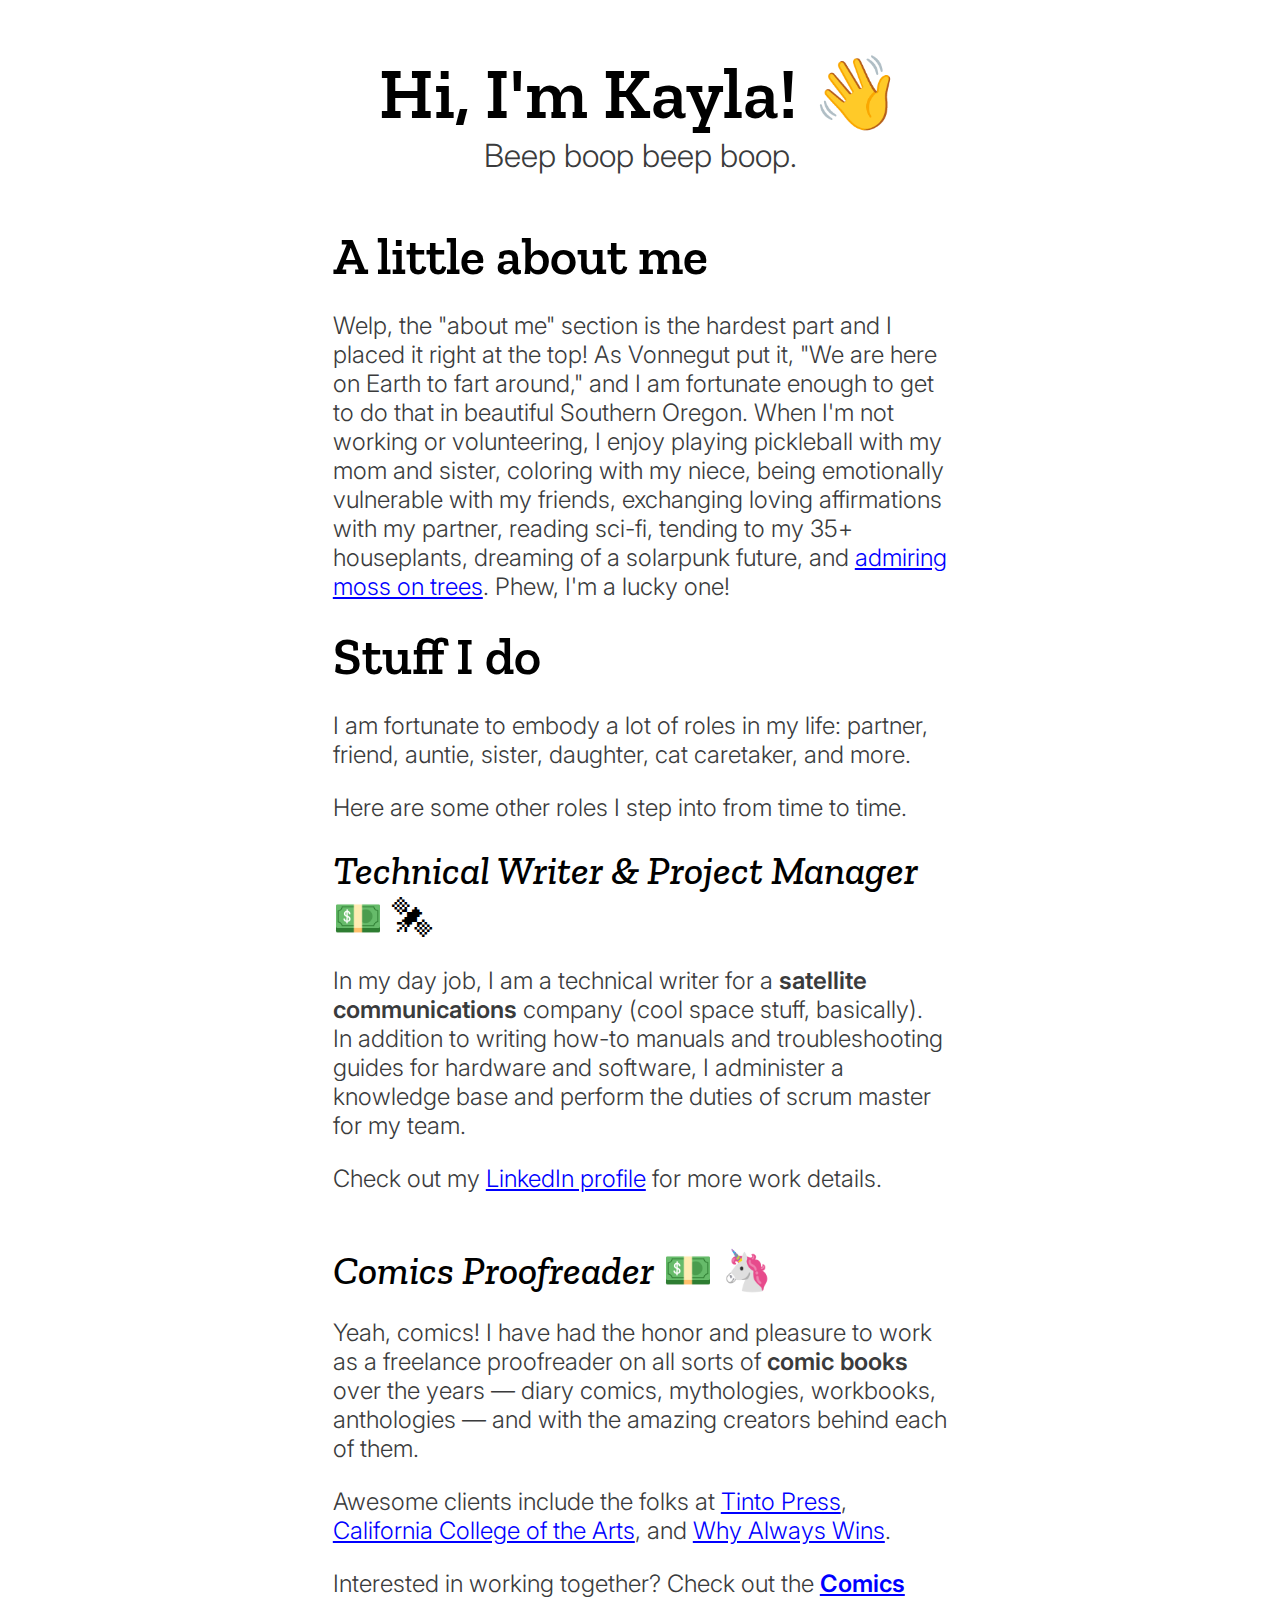
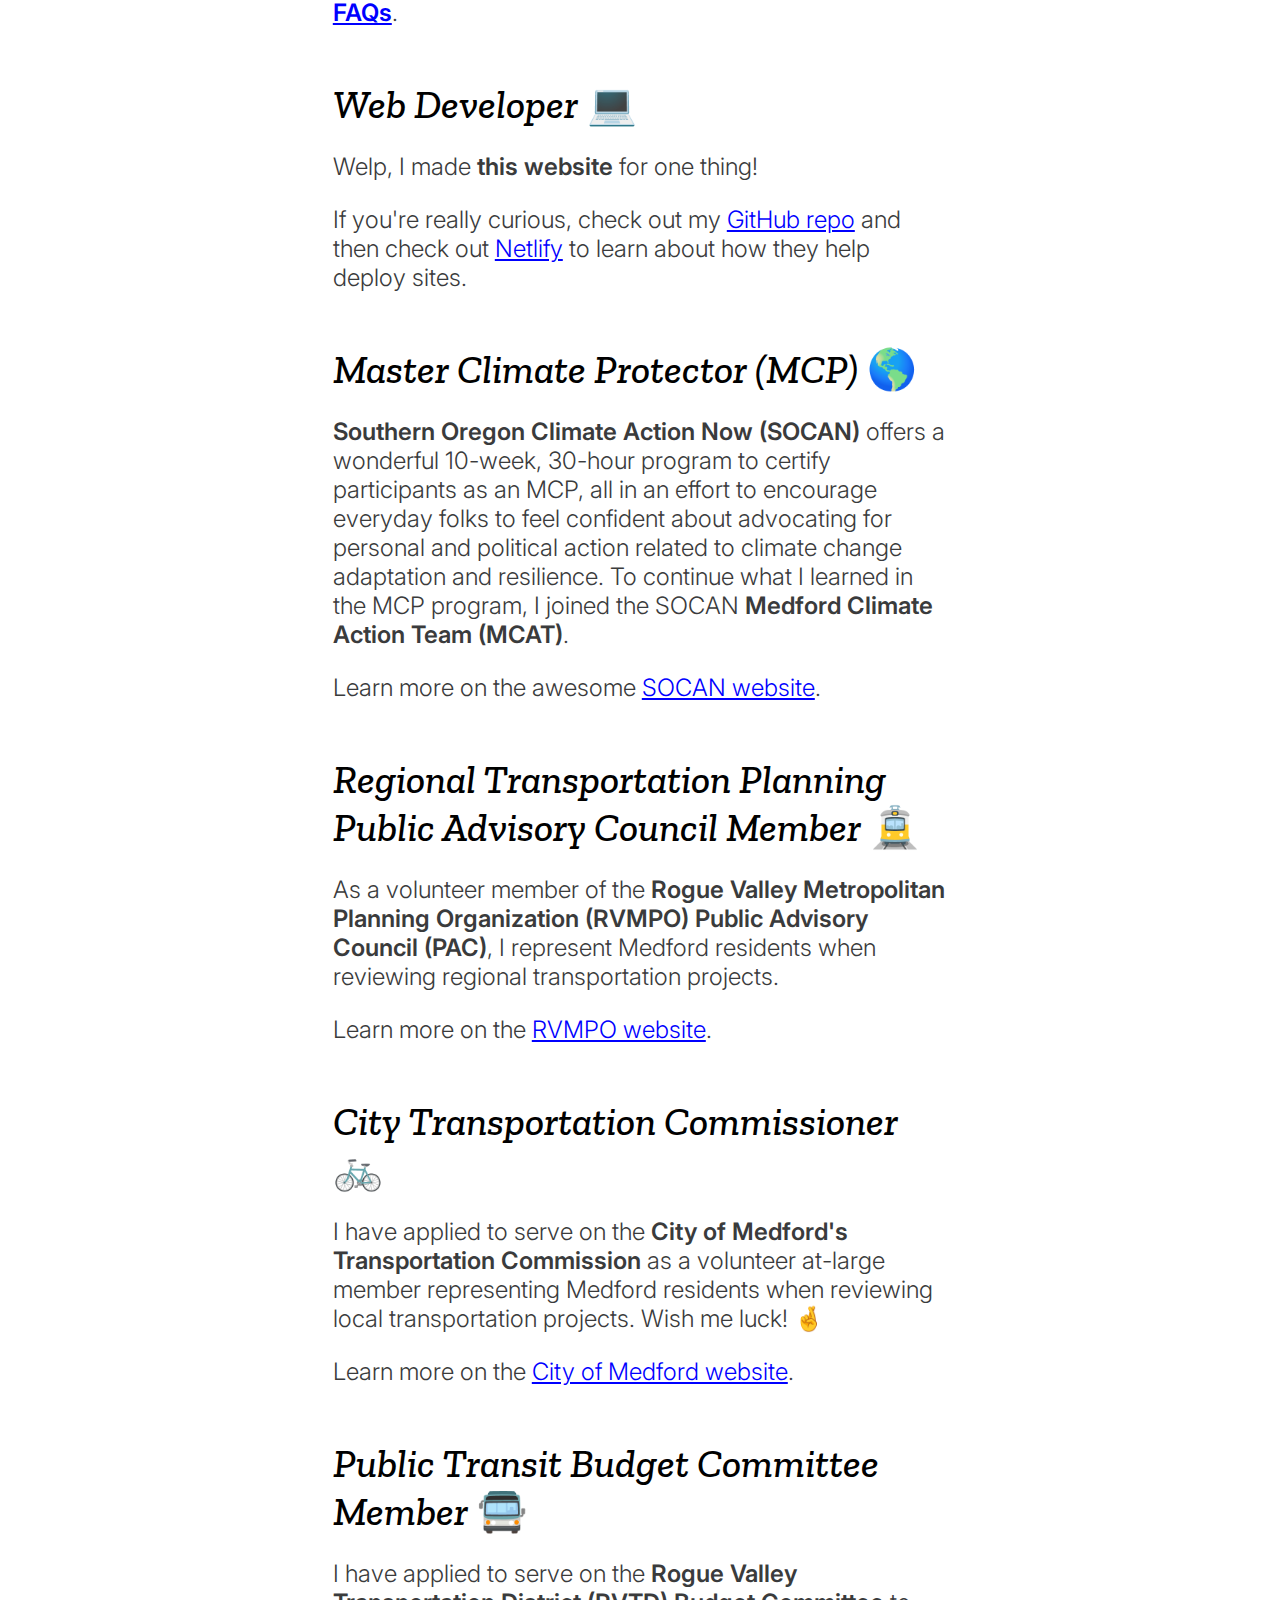
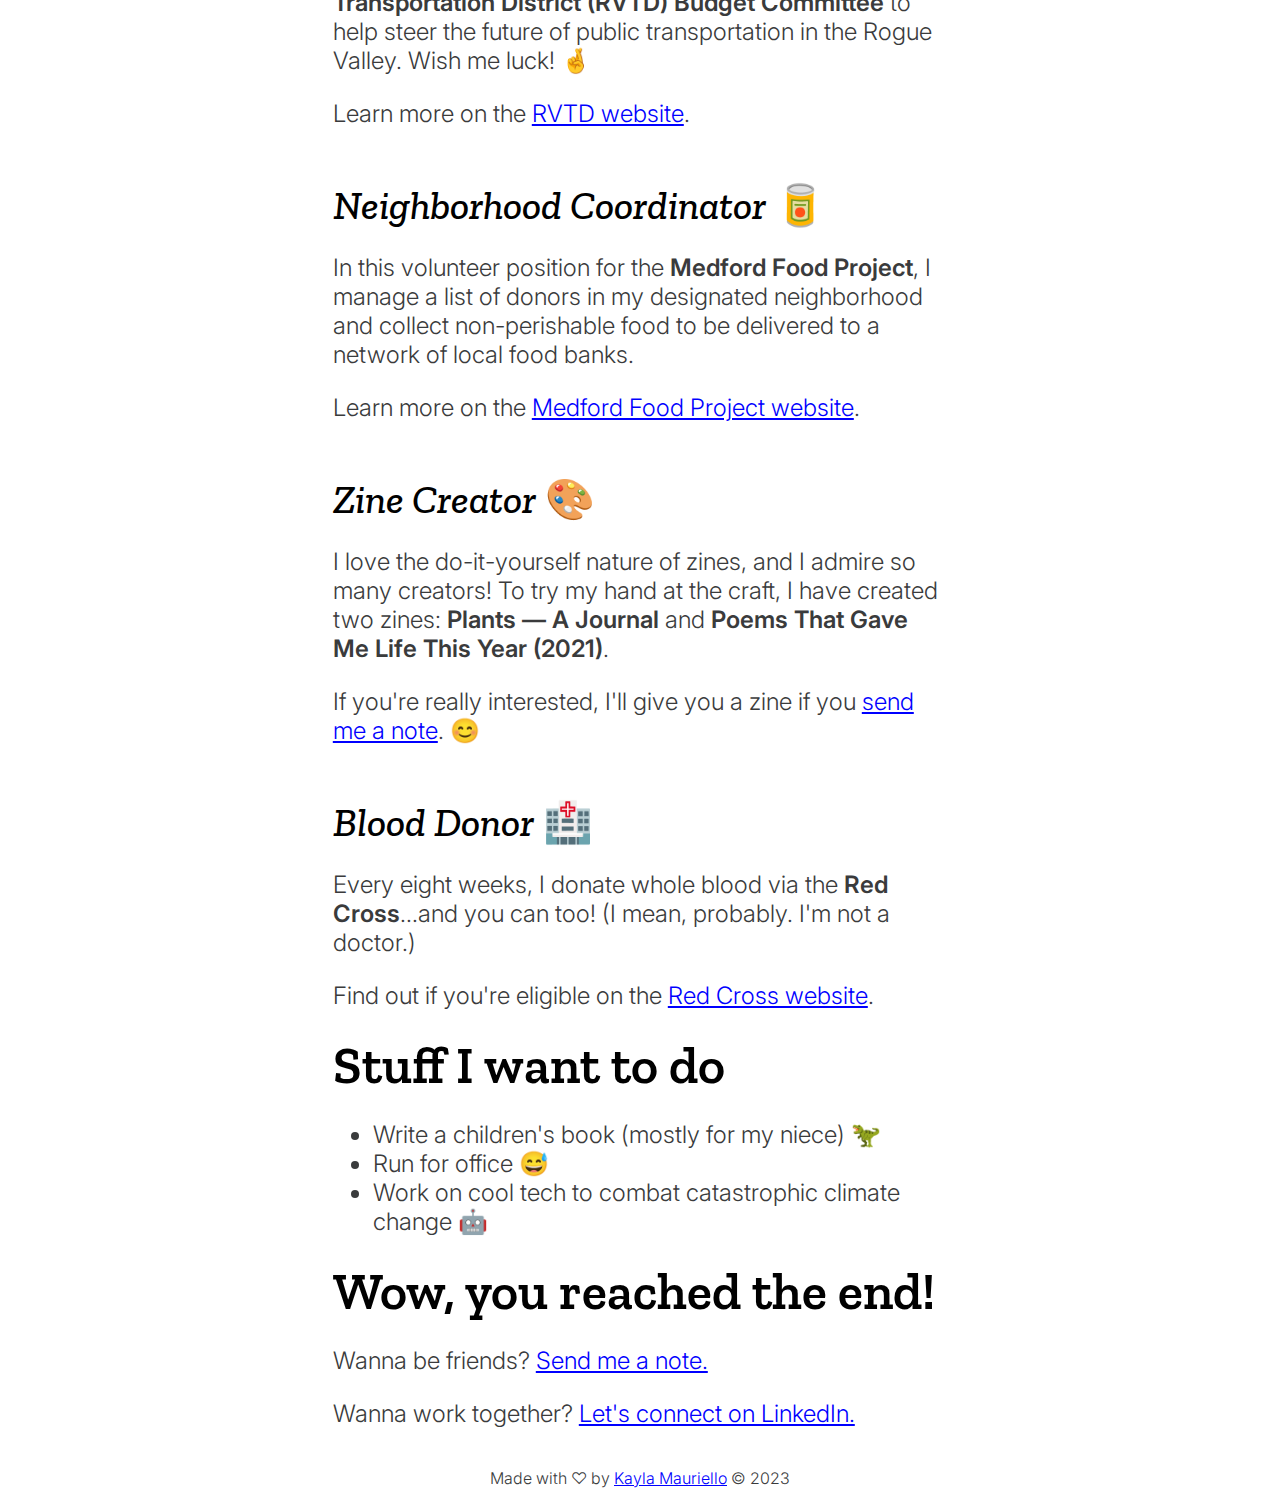
==== commit aa4c3141: "Added Comics FAQs page" ====
--- a/index.html
+++ b/index.html
@@ -38,10 +38,11 @@
     <p>Check out my <a href="https://www.linkedin.com/in/kaylamauriello/" target="_blank">LinkedIn profile</a> for more work details.</p>
     <br>
 
-    <h3><em>Comics Proofreader</em> &#128181; &#129412;</h3><span class="emoji"></span>
+    <h3><em>Comics Proofreader</em> &#128181; &#129412;</h3>
     <p>Yeah, comics! I have had the honor and pleasure to work as a freelance proofreader on all sorts of <strong>comic books</strong> over the
       years — diary comics, mythologies, workbooks, anthologies — and with the amazing creators behind each of them.</p>
     <p>Awesome clients include the folks at <a href="https://www.tintopress.com" target="_blank">Tinto Press</a>, <a href="https://comics.cca.edu/" target="_blank">California College of the Arts</a>, and <a href="https://www.whyalwayswins.com/" target="_blank">Why Always Wins</a>.</p>
+    <p>Interested in working together? Check out the <strong><a href="/comics.html">Comics FAQs</a></strong>.</p>
     <br>
 
     <h3><em>Web Developer</em> &#128187;</h3>
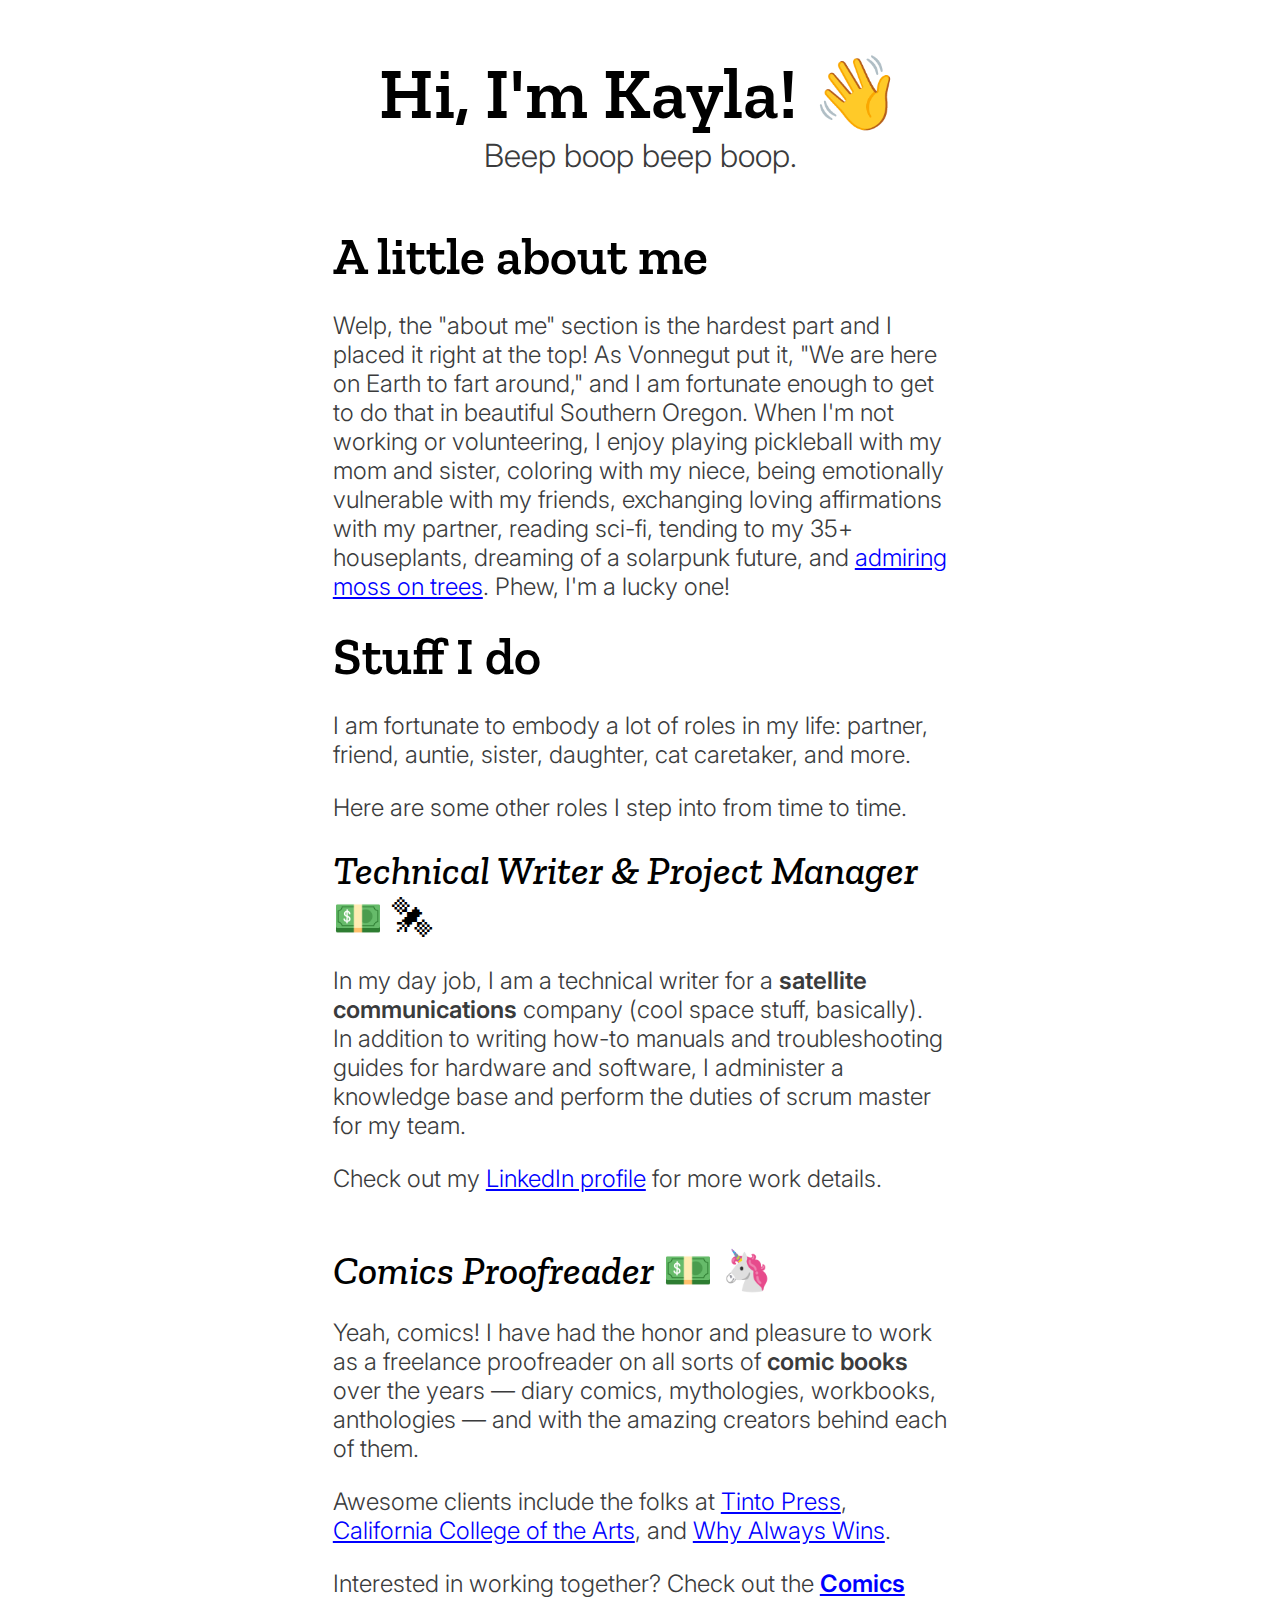
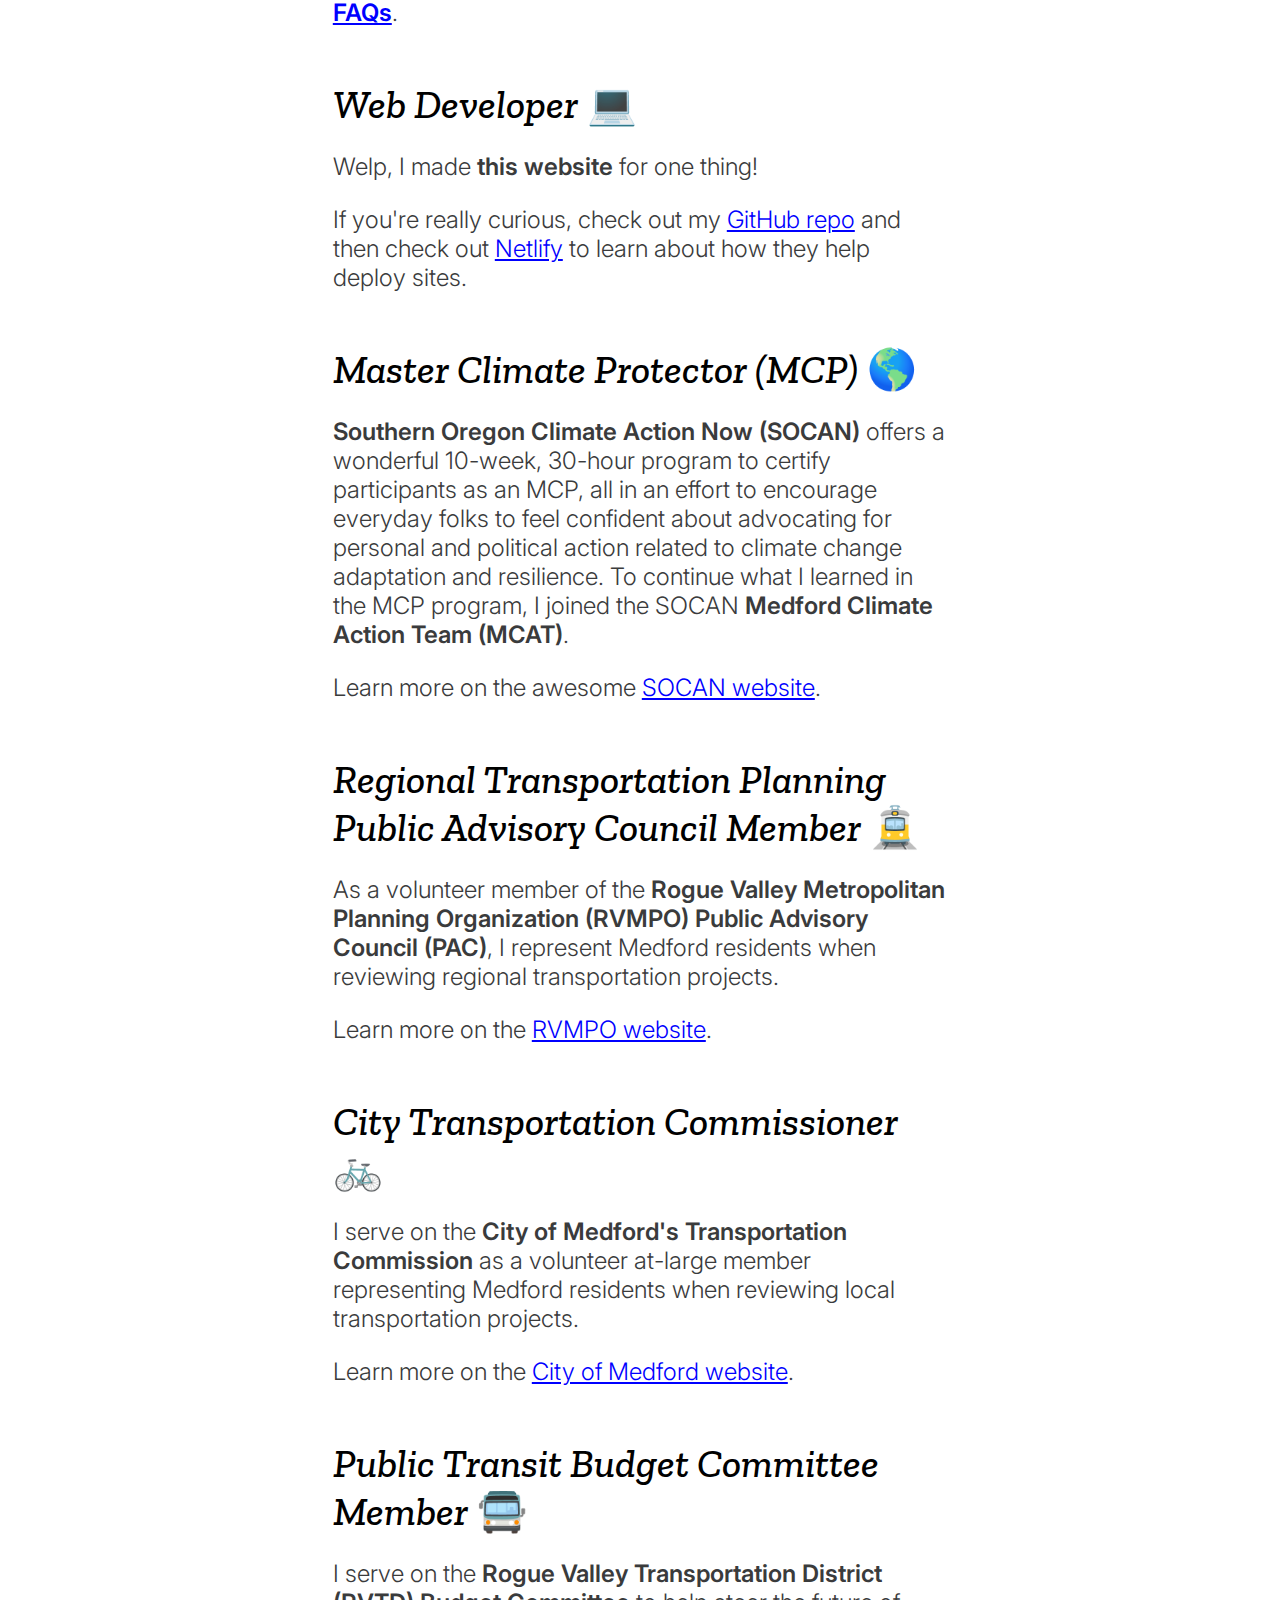
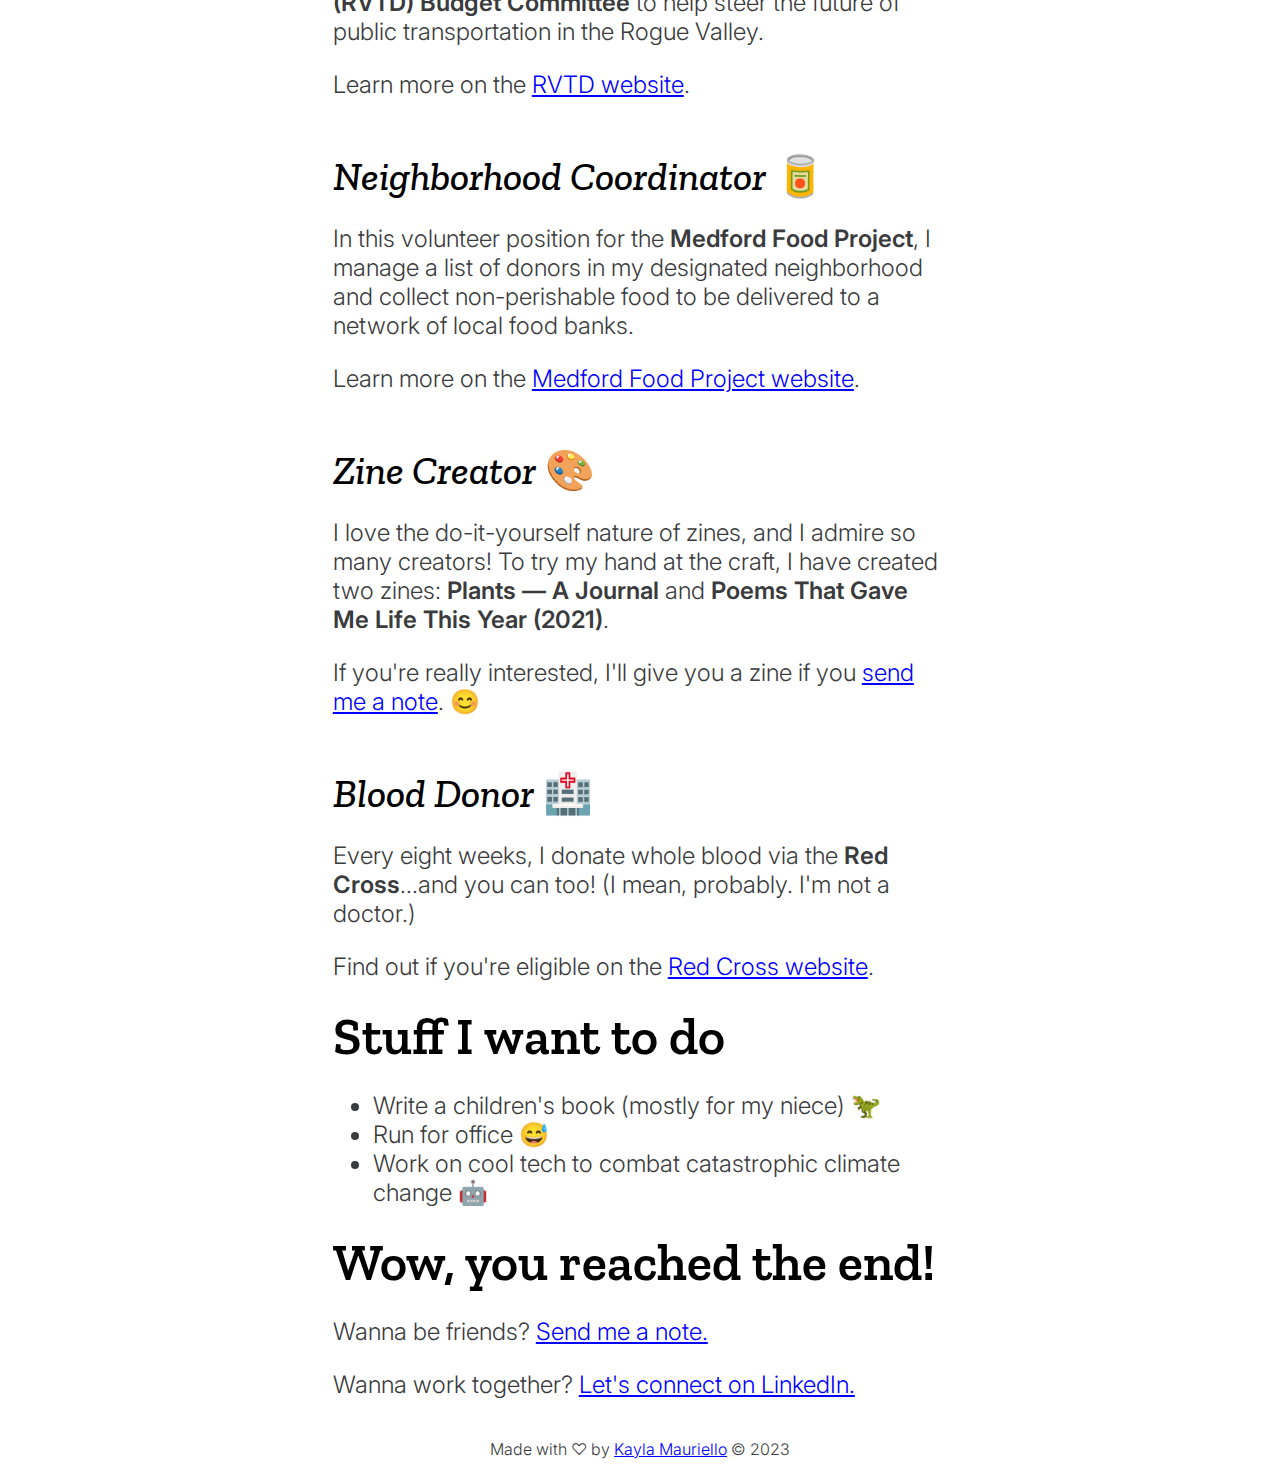
==== commit c0d3068a: "Updated Commissioner and Committee positions. Yay!" ====
--- a/index.html
+++ b/index.html
@@ -7,7 +7,7 @@
   <meta http-equiv="X-UA-Compatible" content="IE=edge" />
   <meta name="viewport" content="width=device-width, initial-scale=1.0" />
   <link rel="stylesheet" type="text/css" href="style.css" />
-  <title>&#127775; Kayla Mauriello</title>
+  <title>&#128075; Kayla Mauriello</title>
 </head>
 
 <!--Woah, thanks for looking at my code! You're cool.-->
@@ -61,12 +61,12 @@
     <br>
 
     <h3><em>City Transportation Commissioner</em> &#128690;</h3> 
-    <p>I have applied to serve on the <strong>City of Medford's Transportation Commission</strong> as a volunteer at-large member representing Medford residents when reviewing local transportation projects. Wish me luck! &#129310;</p>
+    <p>I serve on the <strong>City of Medford's Transportation Commission</strong> as a volunteer at-large member representing Medford residents when reviewing local transportation projects.</p>
     <p>Learn more on the <a href="https://www.medfordoregon.gov/Government/Boards-and-Commissions/Transportation-Commission" target="_blank">City of Medford website</a>.</p>
     <br>
 
     <h3><em>Public Transit Budget Committee Member</em> &#128653;</h3>
-    <p>I have applied to serve on the <strong>Rogue Valley Transportation District (RVTD) Budget Committee</strong> to help steer the future of public transportation in the Rogue Valley. Wish me luck! &#129310;</p>
+    <p>I serve on the <strong>Rogue Valley Transportation District (RVTD) Budget Committee</strong> to help steer the future of public transportation in the Rogue Valley.</p>
     <p>Learn more on the <a href="https://rvtd.org/" target="_blank">RVTD website</a>.</p>
     <br>
 
